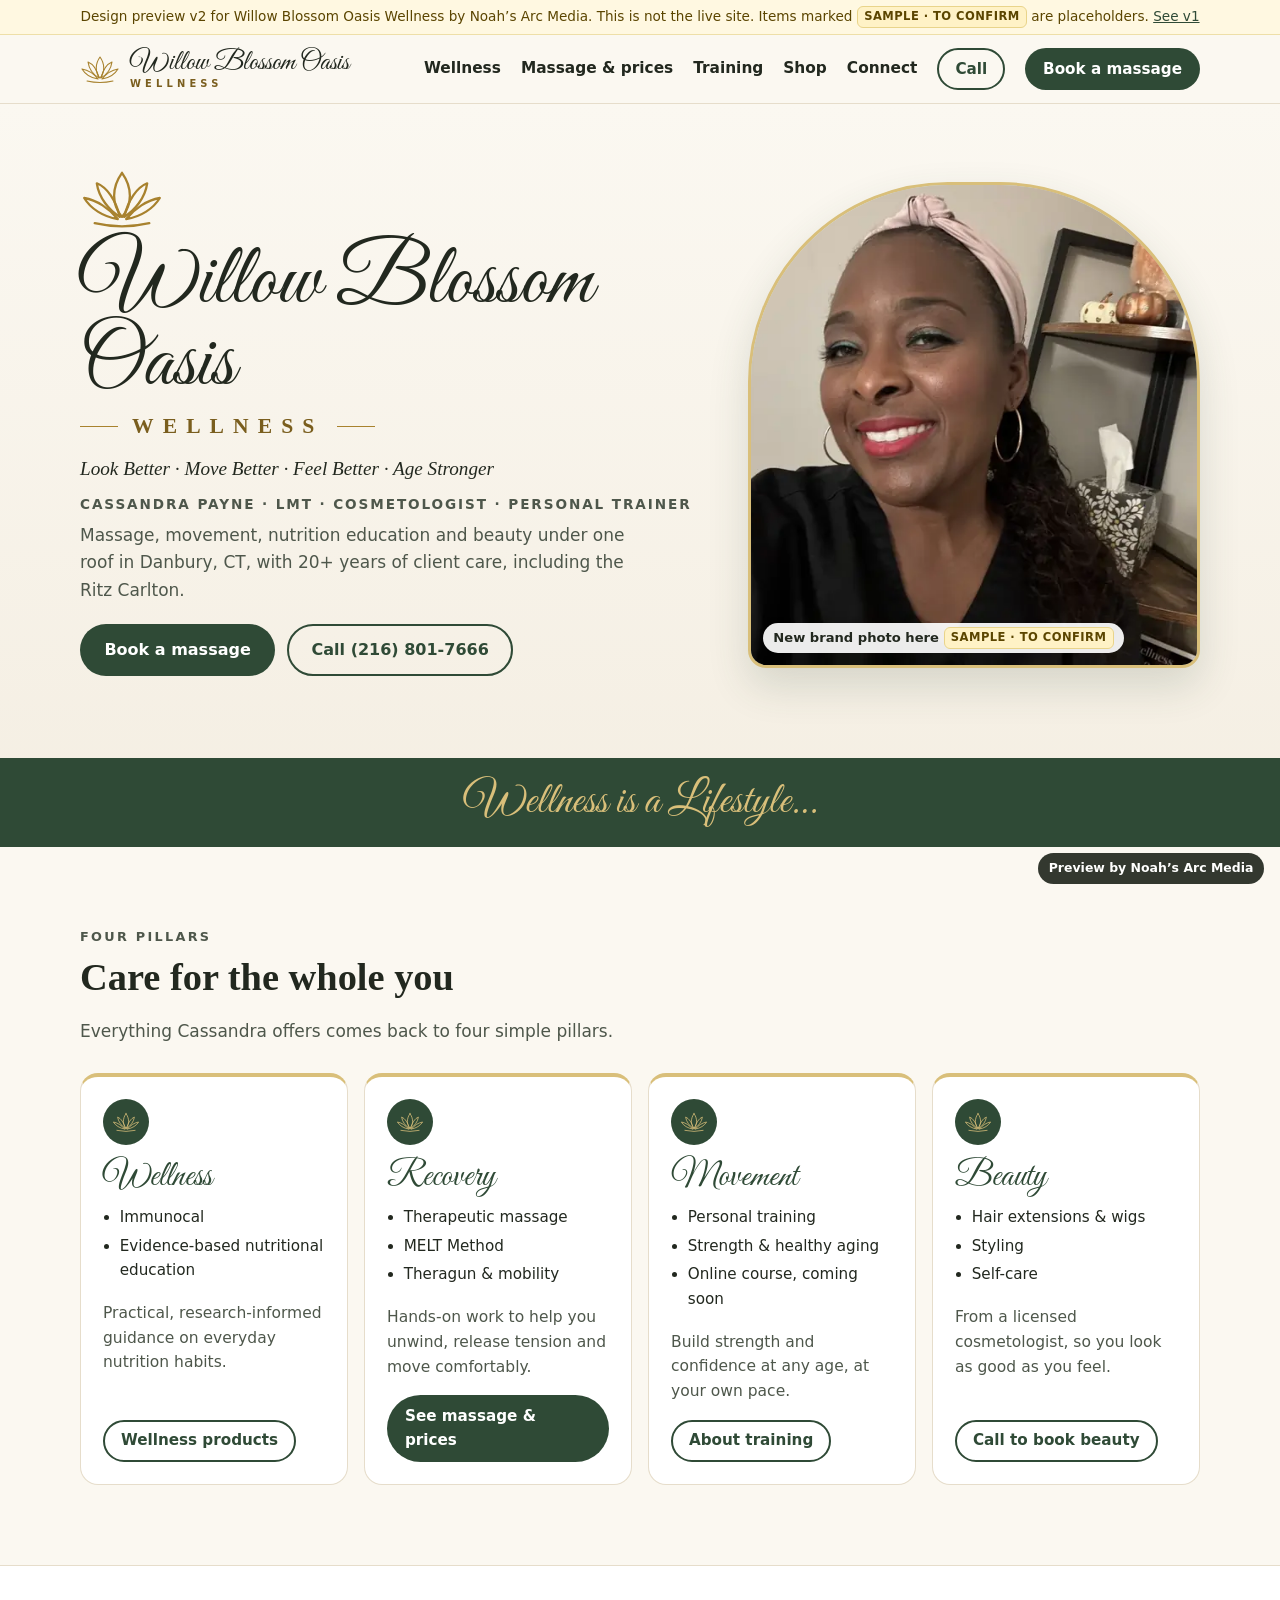
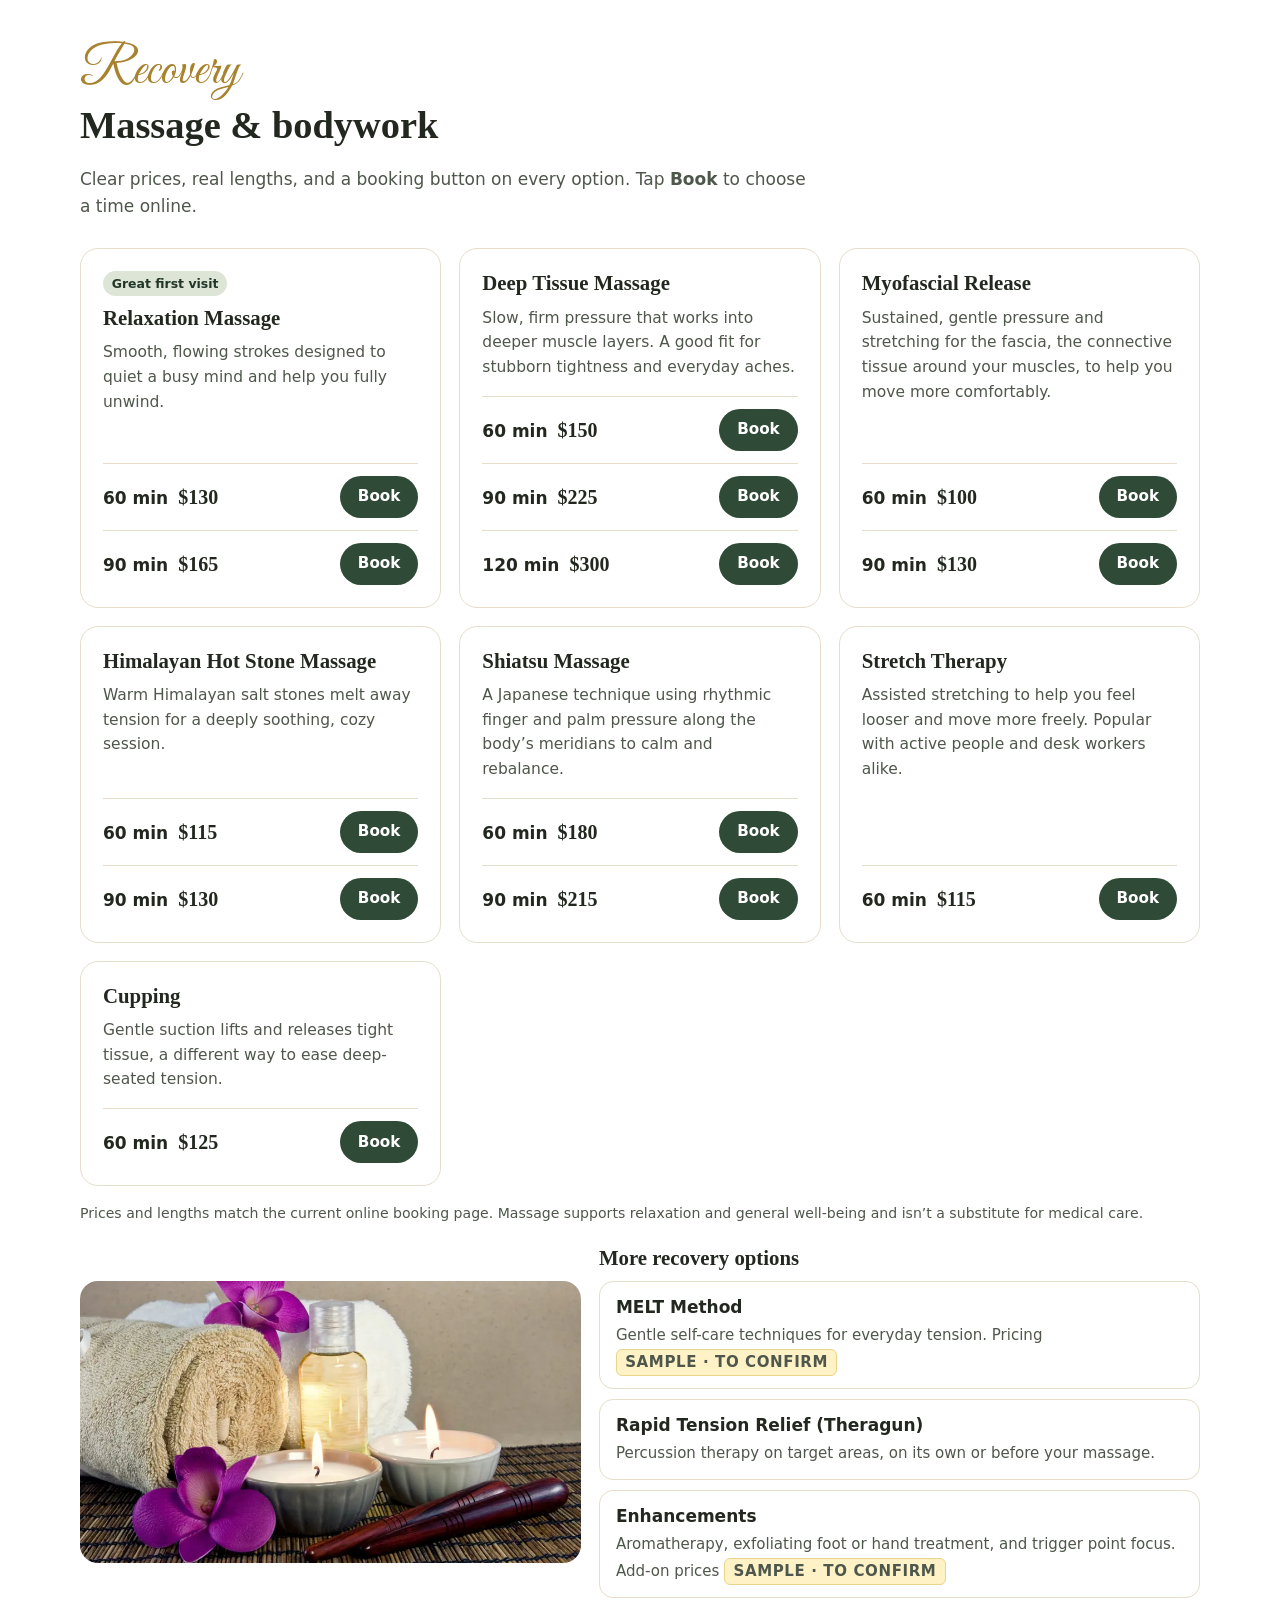
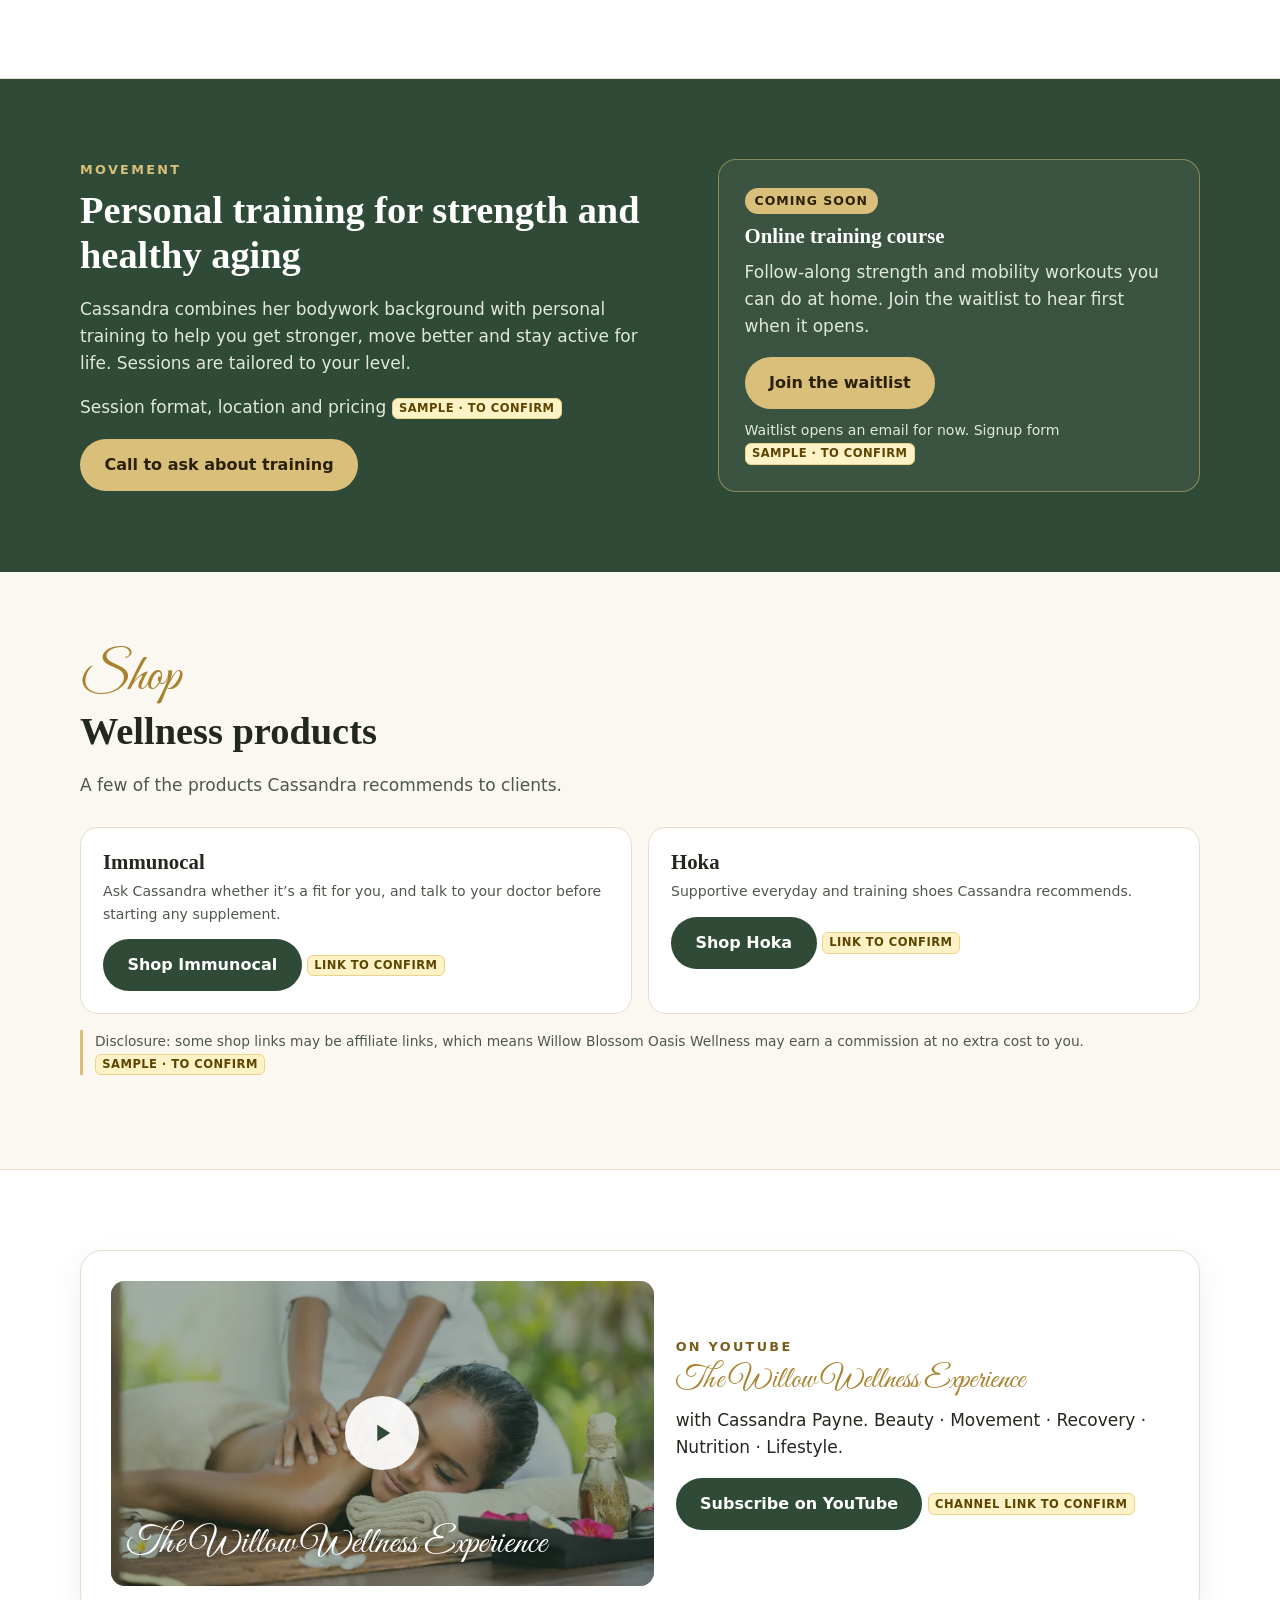
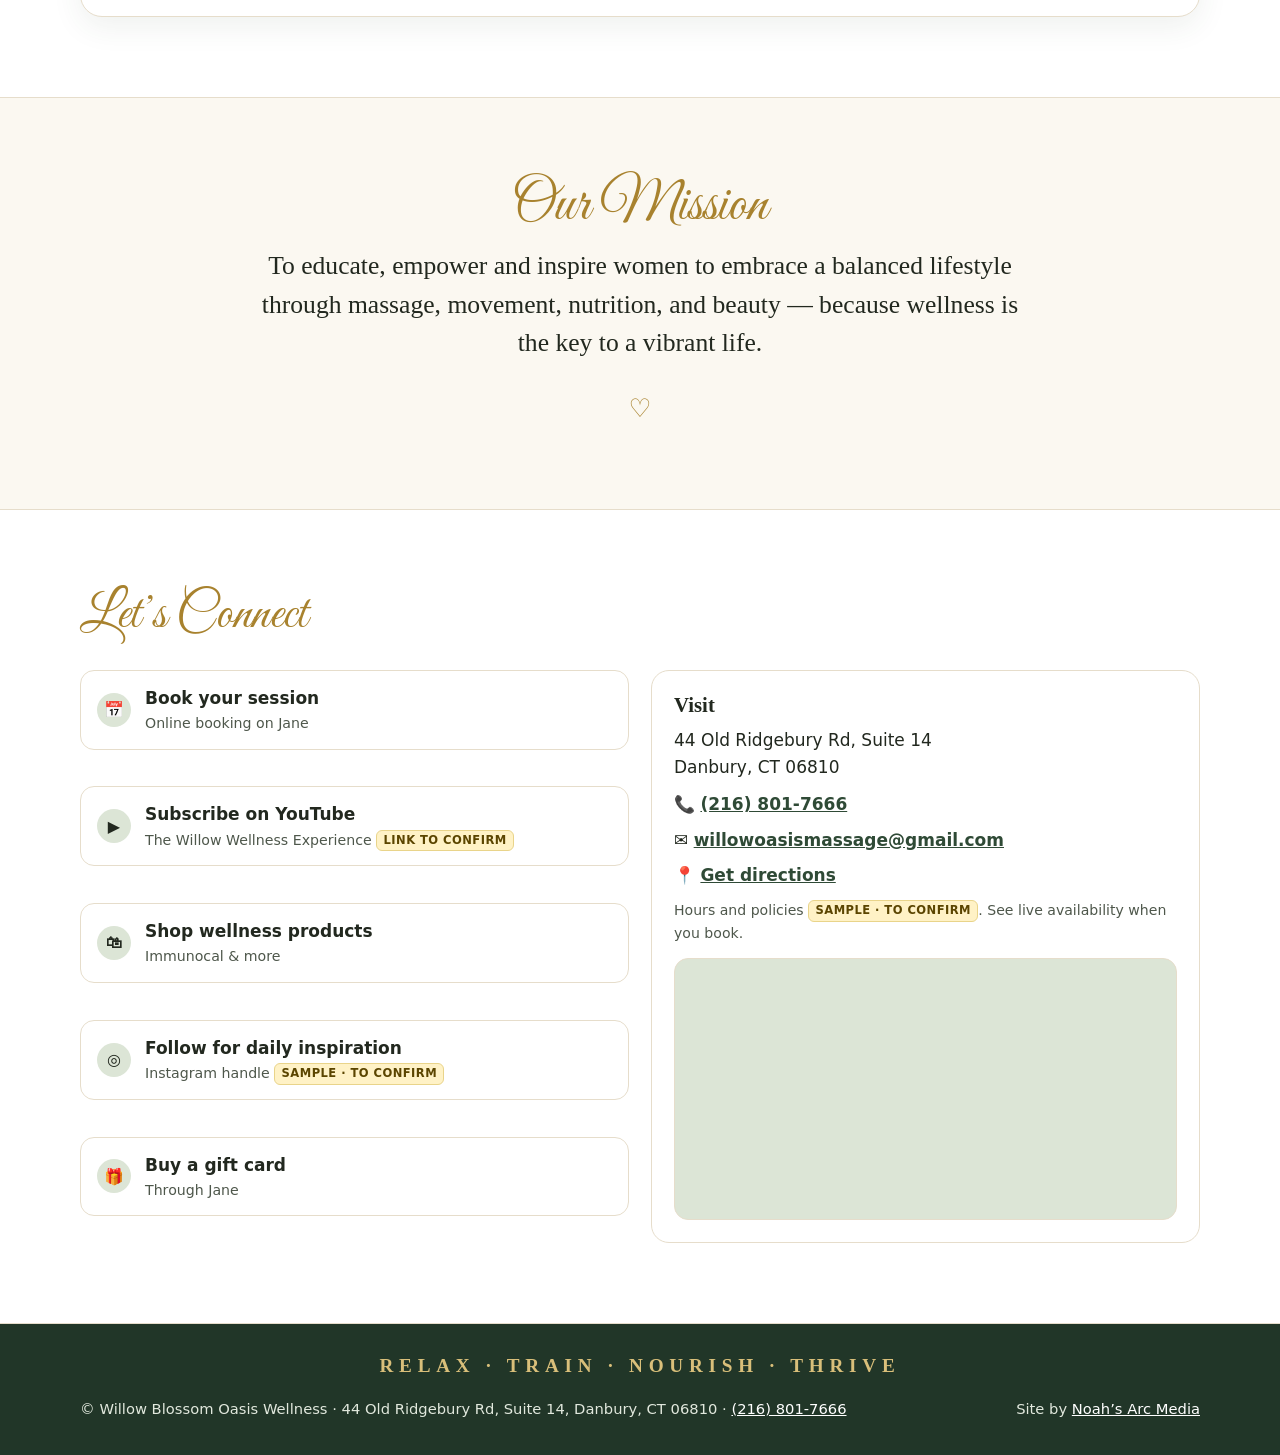
==== v2/index.html @ 87fb2d53 "Add v2 preview: Willow Blossom Oasis Wellness brand direction" ====
<!doctype html>
<html lang="en">
<head>
<meta charset="utf-8">
<meta name="viewport" content="width=device-width, initial-scale=1, viewport-fit=cover">
<meta name="robots" content="noindex, nofollow">
<title>Willow Blossom Oasis Wellness | Massage, Movement &amp; Beauty in Danbury, CT</title>
<meta name="description" content="Willow Blossom Oasis Wellness with Cassandra Payne, LMT, cosmetologist and personal trainer, in Danbury, CT. Therapeutic massage, recovery, movement and beauty. Book online.">
<meta name="theme-color" content="#2F4A36">
<link rel="icon" href="favicon.svg" type="image/svg+xml">
<link rel="preload" href="greatvibes-latin.woff2" as="font" type="font/woff2" crossorigin>
<link rel="preload" as="image" href="img/cassandra-800.webp" fetchpriority="high">
<link rel="stylesheet" href="style.css?v=1">
<script type="application/ld+json">
{"@context":"https://schema.org","@type":"HealthAndBeautyBusiness","name":"Willow Blossom Oasis Wellness","slogan":"Look Better · Move Better · Feel Better · Age Stronger","telephone":"+1-216-801-7666","email":"willowoasismassage@gmail.com","priceRange":"$100–$300","address":{"@type":"PostalAddress","streetAddress":"44 Old Ridgebury Rd, Suite 14","addressLocality":"Danbury","addressRegion":"CT","postalCode":"06810","addressCountry":"US"},"founder":{"@type":"Person","name":"Cassandra Payne","jobTitle":"Licensed Massage Therapist, Cosmetologist, Personal Trainer"}}
</script>
</head>
<body>
<svg width="0" height="0" style="position:absolute" aria-hidden="true">
  <symbol id="lotus" viewBox="0 0 80 56"><g fill="none" stroke="currentColor" stroke-width="2.2" stroke-linejoin="round" stroke-linecap="round">
    <path d="M40 4C50 18 50 34 40 46C30 34 30 18 40 4Z"/>
    <path d="M42 46C52 40 62 28 64 14C54 18 46 30 42 46Z"/><path d="M38 46C28 40 18 28 16 14C26 18 34 30 38 46Z"/>
    <path d="M44 48C58 46 70 38 76 28C64 30 52 38 44 48Z"/><path d="M36 48C22 46 10 38 4 28C16 30 28 38 36 48Z"/>
    <path d="M14 52Q40 58 66 52"/></g></symbol>
</svg>
<a class="skip" href="#main">Skip to content</a>
<div class="preview-note" role="note">Design preview v2 for Willow Blossom Oasis Wellness by Noah’s Arc Media. This is not the live site. Items marked <span class="sample">Sample · to confirm</span> are placeholders. <a href="../">See v1</a></div>
<header class="top">
  <div class="wrap">
    <a class="brand" href="#top" aria-label="Willow Blossom Oasis Wellness, home">
      <svg style="color:#A8822E" aria-hidden="true"><use href="#lotus"/></svg>
      <span><span class="bn">Willow Blossom Oasis</span><span class="bw">WELLNESS</span></span>
    </a>
    <nav class="nav" aria-label="Main">
      <a href="#pillars">Wellness</a><a href="#massage">Massage &amp; prices</a><a href="#movement">Training</a><a href="#shop">Shop</a><a href="#connect">Connect</a>
      <a class="btn btn-ghost btn-sm" href="tel:+12168017666">Call</a>
      <a class="btn btn-primary btn-sm" href="#massage">Book a massage</a>
    </nav>
    <a class="btn btn-primary btn-sm top-mobile" href="#massage">Book</a>
  </div>
</header>

<main id="main">
<section class="hero" id="top" style="padding:0">
  <div class="wrap hero-grid">
    <div>
      <svg class="lotus" style="color:#A8822E" aria-hidden="true"><use href="#lotus"/></svg>
      <h1>Willow Blossom Oasis</h1>
      <p class="ww">WELLNESS</p>
      <p class="tagline">Look Better · Move Better · Feel Better · Age Stronger</p>
      <p class="creds-line">Cassandra Payne · LMT · Cosmetologist · Personal Trainer</p>
      <p class="lede">Massage, movement, nutrition education and beauty under one roof in Danbury, CT, with 20+ years of client care, including the Ritz Carlton.</p>
      <div class="cta">
        <a class="btn btn-primary" href="https://willowoasismassagebodywork.janeapp.com/#/staff_member/1">Book a massage</a>
        <a class="btn btn-ghost" href="tel:+12168017666">Call (216) 801-7666</a>
      </div>
    </div>
    <figure class="portrait" style="margin:0">
      <img src="img/cassandra-800.webp" width="800" height="568" alt="Cassandra Payne, founder of Willow Blossom Oasis Wellness, smiling in her treatment room" fetchpriority="high">
      <figcaption>New brand photo here <span class="sample">Sample · to confirm</span></figcaption>
    </figure>
  </div>
  <div class="lifestyle"><span class="script">Wellness is a Lifestyle…</span></div>
</section>

<section id="pillars">
  <div class="wrap">
    <div class="sec-head">
      <p class="eyebrow">Four pillars</p>
      <h2>Care for the whole you</h2>
      <p>Everything Cassandra offers comes back to four simple pillars.</p>
    </div>
    <div class="pillars">
      <article class="pillar"><div class="ic"><svg style="color:#D9BF7A" aria-hidden="true"><use href="#lotus"/></svg></div><h3>Wellness</h3>
        <ul><li>Immunocal</li><li>Evidence-based nutritional education</li></ul>
        <p>Practical, research-informed guidance on everyday nutrition habits.</p>
        <a class="btn btn-ghost btn-sm" href="#shop">Wellness products</a></article>
      <article class="pillar"><div class="ic"><svg style="color:#D9BF7A" aria-hidden="true"><use href="#lotus"/></svg></div><h3>Recovery</h3>
        <ul><li>Therapeutic massage</li><li>MELT Method</li><li>Theragun &amp; mobility</li></ul>
        <p>Hands-on work to help you unwind, release tension and move comfortably.</p>
        <a class="btn btn-primary btn-sm" href="#massage">See massage &amp; prices</a></article>
      <article class="pillar"><div class="ic"><svg style="color:#D9BF7A" aria-hidden="true"><use href="#lotus"/></svg></div><h3>Movement</h3>
        <ul><li>Personal training</li><li>Strength &amp; healthy aging</li><li>Online course, coming soon</li></ul>
        <p>Build strength and confidence at any age, at your own pace.</p>
        <a class="btn btn-ghost btn-sm" href="#movement">About training</a></article>
      <article class="pillar"><div class="ic"><svg style="color:#D9BF7A" aria-hidden="true"><use href="#lotus"/></svg></div><h3>Beauty</h3>
        <ul><li>Hair extensions &amp; wigs</li><li>Styling</li><li>Self-care</li></ul>
        <p>From a licensed cosmetologist, so you look as good as you feel.</p>
        <a class="btn btn-ghost btn-sm" href="tel:+12168017666">Call to book beauty</a></article>
    </div>
  </div>
</section>

<section id="massage" class="alt">
  <div class="wrap">
    <div class="sec-head">
      <h2><span class="script">Recovery</span>Massage &amp; bodywork</h2>
      <p>Clear prices, real lengths, and a booking button on every option. Tap <strong>Book</strong> to choose a time online.</p>
    </div>
    <div class="grid g3">
<article class="svc"><span class="tag">Great first visit</span><h3>Relaxation Massage</h3><p>Smooth, flowing strokes designed to quiet a busy mind and help you fully unwind.</p><ul class="opts"><li><span><span class="dur">60 min</span><span class="price">$130</span></span><a class="btn btn-primary btn-sm" href="https://willowoasismassagebodywork.janeapp.com/#/staff_member/1/treatment/5" aria-label="Book Relaxation Massage, 60 minutes, $130">Book</a></li><li><span><span class="dur">90 min</span><span class="price">$165</span></span><a class="btn btn-primary btn-sm" href="https://willowoasismassagebodywork.janeapp.com/#/staff_member/1/treatment/6" aria-label="Book Relaxation Massage, 90 minutes, $165">Book</a></li></ul></article>
<article class="svc"><h3>Deep Tissue Massage</h3><p>Slow, firm pressure that works into deeper muscle layers. A good fit for stubborn tightness and everyday aches.</p><ul class="opts"><li><span><span class="dur">60 min</span><span class="price">$150</span></span><a class="btn btn-primary btn-sm" href="https://willowoasismassagebodywork.janeapp.com/#/staff_member/1/treatment/1" aria-label="Book Deep Tissue Massage, 60 minutes, $150">Book</a></li><li><span><span class="dur">90 min</span><span class="price">$225</span></span><a class="btn btn-primary btn-sm" href="https://willowoasismassagebodywork.janeapp.com/#/staff_member/1/treatment/2" aria-label="Book Deep Tissue Massage, 90 minutes, $225">Book</a></li><li><span><span class="dur">120 min</span><span class="price">$300</span></span><a class="btn btn-primary btn-sm" href="https://willowoasismassagebodywork.janeapp.com/#/staff_member/1/treatment/13" aria-label="Book Deep Tissue Massage, 120 minutes, $300">Book</a></li></ul></article>
<article class="svc"><h3>Myofascial Release</h3><p>Sustained, gentle pressure and stretching for the fascia, the connective tissue around your muscles, to help you move more comfortably.</p><ul class="opts"><li><span><span class="dur">60 min</span><span class="price">$100</span></span><a class="btn btn-primary btn-sm" href="https://willowoasismassagebodywork.janeapp.com/#/staff_member/1/treatment/11" aria-label="Book Myofascial Release, 60 minutes, $100">Book</a></li><li><span><span class="dur">90 min</span><span class="price">$130</span></span><a class="btn btn-primary btn-sm" href="https://willowoasismassagebodywork.janeapp.com/#/staff_member/1/treatment/12" aria-label="Book Myofascial Release, 90 minutes, $130">Book</a></li></ul></article>
<article class="svc"><h3>Himalayan Hot Stone Massage</h3><p>Warm Himalayan salt stones melt away tension for a deeply soothing, cozy session.</p><ul class="opts"><li><span><span class="dur">60 min</span><span class="price">$115</span></span><a class="btn btn-primary btn-sm" href="https://willowoasismassagebodywork.janeapp.com/#/staff_member/1/treatment/9" aria-label="Book Himalayan Hot Stone Massage, 60 minutes, $115">Book</a></li><li><span><span class="dur">90 min</span><span class="price">$130</span></span><a class="btn btn-primary btn-sm" href="https://willowoasismassagebodywork.janeapp.com/#/staff_member/1/treatment/10" aria-label="Book Himalayan Hot Stone Massage, 90 minutes, $130">Book</a></li></ul></article>
<article class="svc"><h3>Shiatsu Massage</h3><p>A Japanese technique using rhythmic finger and palm pressure along the body’s meridians to calm and rebalance.</p><ul class="opts"><li><span><span class="dur">60 min</span><span class="price">$180</span></span><a class="btn btn-primary btn-sm" href="https://willowoasismassagebodywork.janeapp.com/#/staff_member/1/treatment/7" aria-label="Book Shiatsu Massage, 60 minutes, $180">Book</a></li><li><span><span class="dur">90 min</span><span class="price">$215</span></span><a class="btn btn-primary btn-sm" href="https://willowoasismassagebodywork.janeapp.com/#/staff_member/1/treatment/8" aria-label="Book Shiatsu Massage, 90 minutes, $215">Book</a></li></ul></article>
<article class="svc"><h3>Stretch Therapy</h3><p>Assisted stretching to help you feel looser and move more freely. Popular with active people and desk workers alike.</p><ul class="opts"><li><span><span class="dur">60 min</span><span class="price">$115</span></span><a class="btn btn-primary btn-sm" href="https://willowoasismassagebodywork.janeapp.com/#/staff_member/1/treatment/3" aria-label="Book Stretch Therapy, 60 minutes, $115">Book</a></li></ul></article>
<article class="svc"><h3>Cupping</h3><p>Gentle suction lifts and releases tight tissue, a different way to ease deep-seated tension.</p><ul class="opts"><li><span><span class="dur">60 min</span><span class="price">$125</span></span><a class="btn btn-primary btn-sm" href="https://willowoasismassagebodywork.janeapp.com/#/staff_member/1/treatment/4" aria-label="Book Cupping, 60 minutes, $125">Book</a></li></ul></article>
    </div>
    <p class="note" style="margin-top:16px">Prices and lengths match the current online booking page. Massage supports relaxation and general well-being and isn’t a substitute for medical care.</p>
    <div class="recov-extra">
      <img src="img/candles-900.webp" width="900" height="507" loading="lazy" alt="Spa candles, rolled towels, massage oil and orchids">
      <div>
        <h3>More recovery options</h3>
        <ul class="chips">
          <li><strong>MELT Method</strong><span>Gentle self-care techniques for everyday tension. Pricing <span class="sample">Sample · to confirm</span></span></li>
          <li><strong>Rapid Tension Relief (Theragun)</strong><span>Percussion therapy on target areas, on its own or before your massage.</span></li>
          <li><strong>Enhancements</strong><span>Aromatherapy, exfoliating foot or hand treatment, and trigger point focus. Add-on prices <span class="sample">Sample · to confirm</span></span></li>
        </ul>
      </div>
    </div>
  </div>
</section>

<section id="movement" class="green">
  <div class="wrap two">
    <div>
      <p class="eyebrow">Movement</p>
      <h2>Personal training for strength and healthy aging</h2>
      <p>Cassandra combines her bodywork background with personal training to help you get stronger, move better and stay active for life. Sessions are tailored to your level.</p>
      <p>Session format, location and pricing <span class="sample">Sample · to confirm</span></p>
      <a class="btn btn-gold" href="tel:+12168017666">Call to ask about training</a>
    </div>
    <div class="course">
      <span class="soon">Coming soon</span>
      <h3>Online training course</h3>
      <p>Follow-along strength and mobility workouts you can do at home. Join the waitlist to hear first when it opens.</p>
      <a class="btn btn-gold" href="mailto:willowoasismassage@gmail.com?subject=Online%20training%20course%20waitlist&amp;body=Please%20add%20me%20to%20the%20waitlist.">Join the waitlist</a>
      <p class="note" style="margin:10px 0 0;color:#E1E8DD">Waitlist opens an email for now. Signup form <span class="sample">Sample · to confirm</span></p>
    </div>
  </div>
</section>

<section id="shop">
  <div class="wrap">
    <div class="sec-head">
      <h2><span class="script">Shop</span>Wellness products</h2>
      <p>A few of the products Cassandra recommends to clients.</p>
    </div>
    <div class="shop">
      <div class="prod"><h3>Immunocal</h3><p class="note">Ask Cassandra whether it’s a fit for you, and talk to your doctor before starting any supplement.</p>
        <span class="btn btn-primary" role="link" aria-disabled="true">Shop Immunocal</span> <span class="sample">Link to confirm</span></div>
      <div class="prod"><h3>Hoka</h3><p class="note">Supportive everyday and training shoes Cassandra recommends.</p>
        <span class="btn btn-primary" role="link" aria-disabled="true">Shop Hoka</span> <span class="sample">Link to confirm</span></div>
    </div>
    <p class="disclose">Disclosure: some shop links may be affiliate links, which means Willow Blossom Oasis Wellness may earn a commission at no extra cost to you. <span class="sample">Sample · to confirm</span></p>
  </div>
</section>

<section class="alt" id="youtube">
  <div class="wrap">
    <div class="yt">
      <div class="yt-frame"><img src="img/session-900.webp" width="900" height="507" loading="lazy" alt="">
        <div class="play"><span><svg width="28" height="28" viewBox="0 0 24 24" aria-hidden="true"><path d="M8 5v14l11-7z" fill="#2F4A36"/></svg></span></div>
        <div class="ttl">The Willow Wellness Experience</div></div>
      <div>
        <p class="eyebrow">On YouTube</p>
        <h3><span class="script">The Willow Wellness Experience</span></h3>
        <p>with Cassandra Payne. Beauty · Movement · Recovery · Nutrition · Lifestyle.</p>
        <span class="btn btn-primary" role="link" aria-disabled="true">Subscribe on YouTube</span> <span class="sample">Channel link to confirm</span>
      </div>
    </div>
  </div>
</section>

<section id="mission">
  <div class="wrap mission">
    <span class="script">Our Mission</span>
    <blockquote><p>To educate, empower and inspire women to embrace a balanced lifestyle through massage, movement, nutrition, and beauty — because wellness is the key to a vibrant life.</p></blockquote>
    <div class="heart" aria-hidden="true">♡</div>
  </div>
</section>

<section id="connect" class="alt">
  <div class="wrap">
    <div class="sec-head"><h2><span class="script">Let’s Connect</span></h2></div>
    <div class="connect">
      <ul class="links">
        <li><a href="https://willowoasismassagebodywork.janeapp.com/#/staff_member/1"><span class="i" aria-hidden="true">📅</span><span>Book your session<small>Online booking on Jane</small></span></a></li>
        <li><span class="lk"><span class="i" aria-hidden="true">▶</span><span>Subscribe on YouTube<small>The Willow Wellness Experience <span class="sample">Link to confirm</span></small></span></span></li>
        <li><a href="#shop"><span class="i" aria-hidden="true">🛍</span><span>Shop wellness products<small>Immunocal &amp; more</small></span></a></li>
        <li><span class="lk"><span class="i" aria-hidden="true">◎</span><span>Follow for daily inspiration<small>Instagram handle <span class="sample">Sample · to confirm</span></small></span></span></li>
        <li><a href="https://willowoasismassagebodywork.janeapp.com/online_gift_cards/new"><span class="i" aria-hidden="true">🎁</span><span>Buy a gift card<small>Through Jane</small></span></a></li>
      </ul>
      <div class="panel">
        <h3>Visit</h3>
        <address>44 Old Ridgebury Rd, Suite 14<br>Danbury, CT 06810</address>
        <ul class="contact-lines">
          <li>📞 <a href="tel:+12168017666">(216) 801-7666</a></li>
          <li>✉️ <a href="mailto:willowoasismassage@gmail.com">willowoasismassage@gmail.com</a></li>
          <li>📍 <a href="https://www.google.com/maps/dir/?api=1&amp;destination=44+Old+Ridgebury+Rd+Suite+14+Danbury+CT+06810" rel="noopener">Get directions</a></li>
        </ul>
        <p class="note" style="margin:10px 0 0">Hours and policies <span class="sample">Sample · to confirm</span>. See live availability when you book.</p>
        <div class="map"><iframe title="Map showing 44 Old Ridgebury Rd, Suite 14, Danbury, CT 06810" loading="lazy" referrerpolicy="no-referrer-when-downgrade" src="https://www.google.com/maps?q=44%20Old%20Ridgebury%20Rd%2C%20Danbury%2C%20CT%2006810&amp;z=15&amp;output=embed"></iframe></div>
      </div>
    </div>
  </div>
</section>
</main>

<footer class="foot">
  <div class="wrap">
    <div class="rtnt">Relax · Train · Nourish · Thrive</div>
    <div><span>© Willow Blossom Oasis Wellness · 44 Old Ridgebury Rd, Suite 14, Danbury, CT 06810 · <a href="tel:+12168017666">(216) 801-7666</a></span><span>Site by <a href="https://noahsarcmedia.com" target="_blank" rel="noopener">Noah’s Arc Media</a></span></div>
  </div>
</footer>

<nav class="mbar" aria-label="Quick actions">
  <a class="btn btn-ghost" href="tel:+12168017666">Call</a>
  <a class="btn btn-primary" href="#massage">Book a massage</a>
</nav>
<a class="pbadge" href="https://noahsarcmedia.com" target="_blank" rel="noopener">Preview by Noah’s Arc Media</a>
</body>
</html>
---- v2/style.css ----
@font-face{font-family:"Great Vibes";src:url(greatvibes-latin.woff2) format("woff2");font-display:swap}
:root{--ivory:#FBF8F1;--cream:#F4EEE2;--card:#fff;--ink:#22281F;--muted:#4E574B;--forest:#2F4A36;--forest-d:#213628;--sage:#DCE5D6;--gold:#A8822E;--gold-l:#D9BF7A;--line:#E6DDCB;--r:18px;--script:"Great Vibes","Snell Roundhand","Apple Chancery",cursive;--serif:"Iowan Old Style","Palatino Linotype",Palatino,Georgia,serif;--sans:system-ui,-apple-system,"Segoe UI",Roboto,"Helvetica Neue",Arial,sans-serif}
*{box-sizing:border-box}html{scroll-behavior:smooth;scroll-padding-top:84px}
body{margin:0;background:var(--ivory);color:var(--ink);font:17px/1.6 var(--sans);-webkit-font-smoothing:antialiased;padding-bottom:76px}
@media(min-width:900px){body{padding-bottom:0}}
img{max-width:100%;height:auto;display:block}
a{color:var(--forest)}a:hover{color:var(--forest-d)}
:focus-visible{outline:3px solid var(--gold);outline-offset:3px;border-radius:6px}
h1,h2,h3{font-family:var(--serif);font-weight:600;line-height:1.15;margin:0 0 .5em}
h2{font-size:clamp(1.7rem,3.6vw,2.4rem)}h3{font-size:1.3rem}
p{margin:0 0 1em}
.script{font-family:var(--script);font-weight:400;color:var(--gold);line-height:1}
.wrap{max-width:1160px;margin:0 auto;padding:0 20px}
.skip{position:absolute;left:-999px;top:8px;background:#fff;padding:8px 14px;z-index:100}.skip:focus{left:8px}
.eyebrow{font-size:.8rem;letter-spacing:.18em;text-transform:uppercase;font-weight:700;color:#7A5E1E;margin:0 0 .6em}
.btn{display:inline-flex;align-items:center;justify-content:center;gap:.5em;min-height:48px;padding:.7em 1.4em;border-radius:999px;font-weight:650;text-decoration:none;border:2px solid transparent;font-size:1rem;cursor:pointer;transition:background .15s}
.btn-primary{background:var(--forest);color:#fff}.btn-primary:hover{background:var(--forest-d);color:#fff}
.btn-gold{background:var(--gold-l);color:#2A2108}.btn-gold:hover{background:#E6CF92;color:#2A2108}
.btn-ghost{border-color:var(--forest);color:var(--forest);background:transparent}.btn-ghost:hover{background:var(--sage)}
.btn-sm{min-height:42px;padding:.45em 1.05em;font-size:.95rem}
.sample{display:inline-block;background:#FFF2C6;color:#5B4500;border:1px solid #E9D48A;font:800 .72rem/1.5 var(--sans);letter-spacing:.04em;text-transform:uppercase;padding:.1em .55em;border-radius:6px;vertical-align:middle}
.preview-note{background:#FFF8E1;border-bottom:1px solid #EEDFA8;color:#5B4500;font-size:.85rem;text-align:center;padding:6px 12px}
/* header */
.top{position:sticky;top:0;z-index:40;background:rgba(251,248,241,.95);backdrop-filter:blur(8px);border-bottom:1px solid var(--line)}
.top .wrap{display:flex;align-items:center;justify-content:space-between;gap:14px;height:68px}
.brand{display:flex;align-items:center;gap:10px;text-decoration:none;color:var(--ink)}
.brand svg{width:40px;height:30px;flex:none}
.brand .bn{font-family:var(--script);font-size:1.75rem;line-height:1;color:var(--ink);white-space:nowrap}
.brand .bw{display:block;font:700 .62rem/1 var(--sans);letter-spacing:.42em;color:#7A5E1E;margin-top:2px}
.nav{display:none;gap:20px;align-items:center}.nav a:not(.btn){color:var(--ink);text-decoration:none;font-weight:550;font-size:.96rem}.nav a:not(.btn):hover{color:var(--forest)}
@media(min-width:960px){.nav{display:flex}.top-mobile{display:none}}
/* hero */
.hero{position:relative;overflow:hidden;background:linear-gradient(180deg,var(--ivory),var(--cream))}
.hero-grid{display:grid;gap:26px;align-items:center;padding:30px 20px 44px}
.hero .lotus{width:84px;height:60px;margin-bottom:6px}
.hero h1{font-family:var(--script);font-weight:400;font-size:clamp(3rem,9vw,5.4rem);line-height:.95;margin:0}
.hero .ww{display:flex;align-items:center;gap:14px;font:600 clamp(1rem,2.4vw,1.35rem)/1 var(--serif);letter-spacing:.42em;color:#7A5E1E;margin:10px 0 16px}
.hero .ww::before,.hero .ww::after{content:"";height:1px;width:38px;background:var(--gold)}
.tagline{font-family:var(--serif);font-style:italic;font-size:1.2rem;color:var(--ink);margin:0 0 10px}
.creds-line{font-size:.85rem;letter-spacing:.14em;text-transform:uppercase;font-weight:700;color:var(--muted);margin:0 0 6px}
.hero .lede{color:var(--muted);max-width:34em}
.hero .cta{display:flex;flex-wrap:wrap;gap:12px;margin:20px 0 6px}
.portrait{position:relative;border-radius:200px 200px var(--r) var(--r);overflow:hidden;border:3px solid var(--gold-l);box-shadow:0 18px 40px rgba(47,74,54,.16);aspect-ratio:4/4.3;background:var(--sage)}
.portrait img{width:100%;height:100%;object-fit:cover;object-position:40% 30%}
.portrait figcaption{position:absolute;left:12px;bottom:12px;background:rgba(255,255,255,.92);border-radius:999px;padding:.3em .8em;font-size:.82rem;font-weight:650}
@media(min-width:900px){.hero-grid{grid-template-columns:1.15fr .85fr;gap:56px;padding:64px 20px 76px}}
.lifestyle{background:var(--forest);color:#fff;text-align:center;padding:22px 16px}
.lifestyle .script{font-size:clamp(2rem,5vw,2.8rem);color:var(--gold-l)}
/* sections */
section{padding:56px 0}@media(min-width:900px){section{padding:80px 0}}
.sec-head{max-width:740px;margin-bottom:28px}.sec-head p{color:var(--muted)}
.sec-head h2 .script{font-size:1.35em;display:block;margin-bottom:.1em}
.alt{background:#fff;border-block:1px solid var(--line)}
.green{background:var(--forest);color:#F3F1EA}.green h2,.green h3{color:#fff}.green .sec-head p,.green p{color:#E1E8DD}.green .eyebrow{color:var(--gold-l)}.green a:not(.btn){color:var(--gold-l)}
/* pillars */
.pillars{display:grid;gap:16px}@media(min-width:640px){.pillars{grid-template-columns:repeat(2,1fr)}}@media(min-width:1040px){.pillars{grid-template-columns:repeat(4,1fr)}}
.pillar{background:var(--card);border:1px solid var(--line);border-top:4px solid var(--gold-l);border-radius:var(--r);padding:22px;display:flex;flex-direction:column}
.pillar .ic{width:46px;height:46px;border-radius:50%;background:var(--forest);display:grid;place-items:center;margin-bottom:12px}
.pillar .ic svg{width:28px;height:22px}
.pillar h3{font-family:var(--script);font-weight:400;font-size:2.2rem;color:var(--forest);margin:0 0 .2em}
.pillar p{color:var(--muted);font-size:.97rem}
.pillar ul{margin:0 0 14px;padding-left:1.1em;color:var(--ink);font-size:.95rem}.pillar li{margin-bottom:.3em}
.pillar .btn{margin-top:auto;align-self:flex-start}
/* services */
.grid{display:grid;gap:18px}@media(min-width:680px){.grid{grid-template-columns:repeat(2,1fr)}}@media(min-width:1040px){.grid.g3{grid-template-columns:repeat(3,1fr)}}
.svc{background:var(--card);border:1px solid var(--line);border-radius:var(--r);padding:22px;display:flex;flex-direction:column}
.svc p{color:var(--muted);font-size:.97rem}
.svc .tag{align-self:flex-start;background:var(--sage);color:var(--forest-d);font-size:.78rem;font-weight:700;padding:.2em .7em;border-radius:999px;margin-bottom:10px}
.opts{list-style:none;padding:0;margin:auto 0 0;border-top:1px solid var(--line)}
.opts li{display:flex;align-items:center;justify-content:space-between;gap:12px;padding:12px 0;border-bottom:1px solid var(--line)}.opts li:last-child{border-bottom:0;padding-bottom:0}
.dur{font-weight:600}.price{font-family:var(--serif);font-size:1.25rem;font-weight:700;margin-left:.5em}
.note{font-size:.88rem;color:var(--muted)}
.recov-extra{display:grid;gap:18px;margin-top:22px;align-items:center}@media(min-width:900px){.recov-extra{grid-template-columns:1fr 1.2fr}}
.recov-extra img{border-radius:var(--r)}
.chips{list-style:none;padding:0;margin:0;display:grid;gap:10px}
.chips li{background:#fff;border:1px solid var(--line);border-radius:14px;padding:12px 16px}.chips strong{display:block}.chips span{color:var(--muted);font-size:.94rem}
/* movement */
.waitlist{display:flex;flex-wrap:wrap;gap:10px;margin-top:14px}
.waitlist input{flex:1 1 220px;min-height:48px;border-radius:999px;border:2px solid #9DB39F;padding:0 18px;font:inherit;background:#fff;color:var(--ink)}
.two{display:grid;gap:24px;align-items:center}@media(min-width:900px){.two{grid-template-columns:1.1fr .9fr;gap:48px}}
.soon{display:inline-block;background:var(--gold-l);color:#2A2108;font-weight:800;font-size:.78rem;letter-spacing:.08em;text-transform:uppercase;border-radius:999px;padding:.25em .8em;margin-bottom:10px}
.course{background:rgba(255,255,255,.06);border:1px solid rgba(217,191,122,.5);border-radius:var(--r);padding:26px}
/* shop */
.shop{display:grid;gap:16px}@media(min-width:760px){.shop{grid-template-columns:repeat(2,1fr)}}
.prod{background:#fff;border:1px solid var(--line);border-radius:var(--r);padding:22px}
.prod h3{margin-bottom:.3em}
.disclose{font-size:.86rem;color:var(--muted);margin-top:16px;border-left:3px solid var(--gold-l);padding-left:12px}
/* youtube */
.yt{display:grid;gap:22px;align-items:center;background:#fff;border:1px solid var(--line);border-radius:22px;padding:22px;box-shadow:0 10px 30px rgba(47,74,54,.08)}
@media(min-width:900px){.yt{grid-template-columns:1.1fr 1fr;padding:30px}}
.yt-frame{position:relative;aspect-ratio:16/9;border-radius:14px;overflow:hidden;background:var(--forest)}
.yt-frame img{width:100%;height:100%;object-fit:cover;opacity:.55}
.yt-frame .play{position:absolute;inset:0;display:grid;place-items:center}
.yt-frame .play span{width:74px;height:74px;border-radius:50%;background:rgba(255,255,255,.92);display:grid;place-items:center}
.yt-frame .ttl{position:absolute;left:16px;right:16px;bottom:12px;color:#fff;font-family:var(--script);font-size:clamp(1.6rem,3.5vw,2.3rem);text-shadow:0 2px 8px rgba(0,0,0,.45)}
.yt h3 .script{font-size:1.5em}
/* mission */
.mission{max-width:820px;margin:0 auto;text-align:center}
.mission .script{font-size:clamp(2.6rem,6vw,3.6rem);display:block;margin-bottom:.2em}
.mission blockquote{margin:0;font-family:var(--serif);font-size:clamp(1.25rem,2.6vw,1.6rem);line-height:1.5;color:var(--ink)}
.mission .heart{color:var(--gold);font-size:1.6rem;margin-top:10px}
/* connect */
.connect{display:grid;gap:22px}@media(min-width:900px){.connect{grid-template-columns:1fr 1fr}}
.links{list-style:none;padding:0;margin:0;display:grid;gap:10px}
.links a,.links span.lk{display:flex;align-items:center;gap:14px;background:#fff;border:1px solid var(--line);border-radius:14px;padding:14px 16px;text-decoration:none;color:var(--ink);font-weight:650;min-height:56px}
.links a:hover{border-color:var(--gold)}
.links .i{width:34px;height:34px;border-radius:50%;background:var(--sage);display:grid;place-items:center;flex:none;font-size:1rem}
.links small{display:block;font-weight:500;color:var(--muted)}
.panel{background:#fff;border:1px solid var(--line);border-radius:var(--r);padding:22px}
.panel address{font-style:normal;margin-bottom:10px}
.panel .contact-lines{list-style:none;padding:0;margin:0}.contact-lines li{margin-bottom:8px}.contact-lines a{font-weight:650;overflow-wrap:anywhere}
.map{border-radius:14px;overflow:hidden;border:1px solid var(--line);margin-top:14px;background:var(--sage)}
.map iframe{width:100%;height:260px;border:0;display:block}
/* footer */
.foot{background:var(--forest-d);color:#E1E8DD;padding:30px 0 34px;font-size:.92rem}
.foot .rtnt{text-align:center;font:600 clamp(.9rem,2.2vw,1.2rem)/1.3 var(--serif);letter-spacing:.3em;color:var(--gold-l);margin-bottom:18px;text-transform:uppercase}
.foot .wrap>div:last-child{display:flex;flex-wrap:wrap;gap:10px 28px;justify-content:space-between}
.foot a{color:#fff}
/* mobile bar + badge */
.mbar{position:fixed;left:0;right:0;bottom:0;z-index:50;display:grid;grid-template-columns:1fr 1.5fr;gap:10px;padding:10px 12px calc(10px + env(safe-area-inset-bottom));background:rgba(255,255,255,.97);border-top:1px solid var(--line);box-shadow:0 -6px 20px rgba(0,0,0,.06)}
.mbar .btn{width:100%}@media(min-width:900px){.mbar{display:none}}
.pbadge{position:fixed;z-index:60;right:12px;bottom:86px;background:#22281F;color:#fff;font-size:.78rem;font-weight:650;padding:.45em .85em;border-radius:999px;text-decoration:none;opacity:.92}
.pbadge:hover{color:#fff}@media(min-width:900px){.pbadge{bottom:16px;right:16px}}
@media(prefers-reduced-motion:reduce){html{scroll-behavior:auto}}
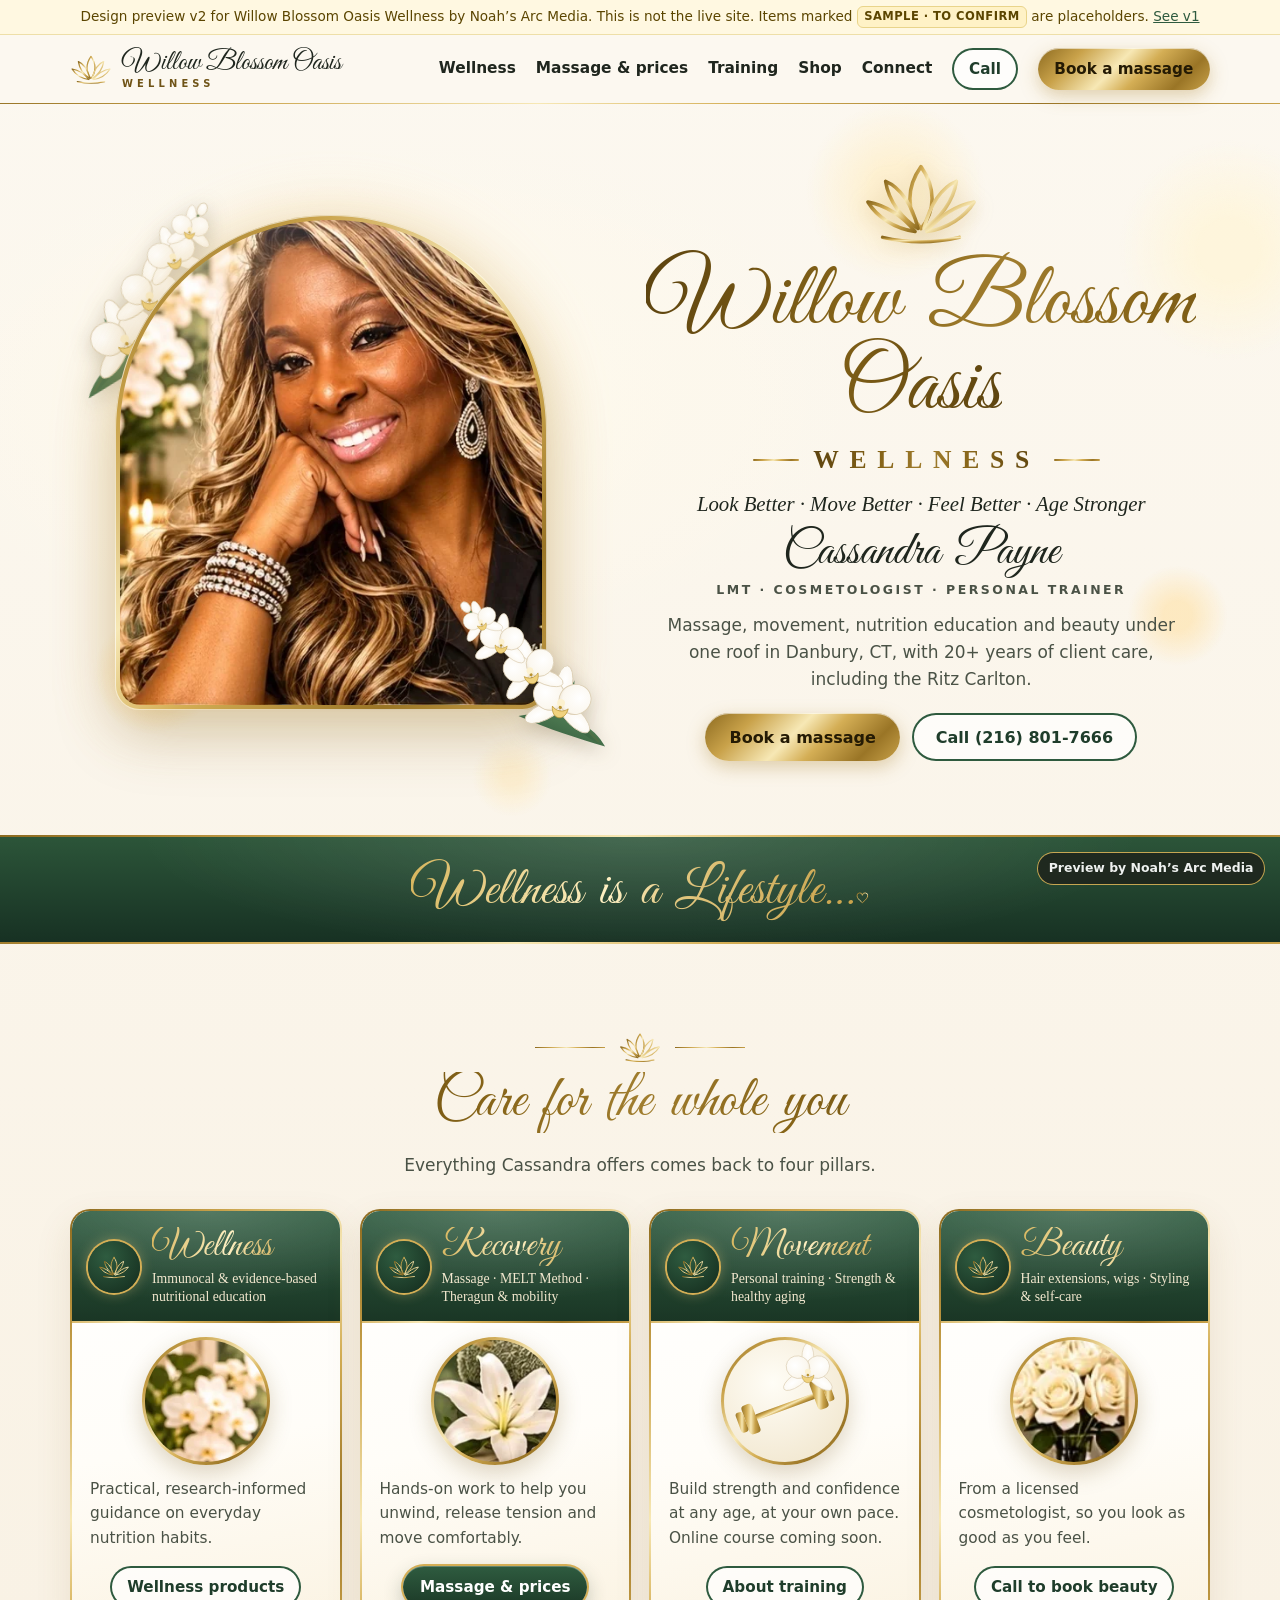
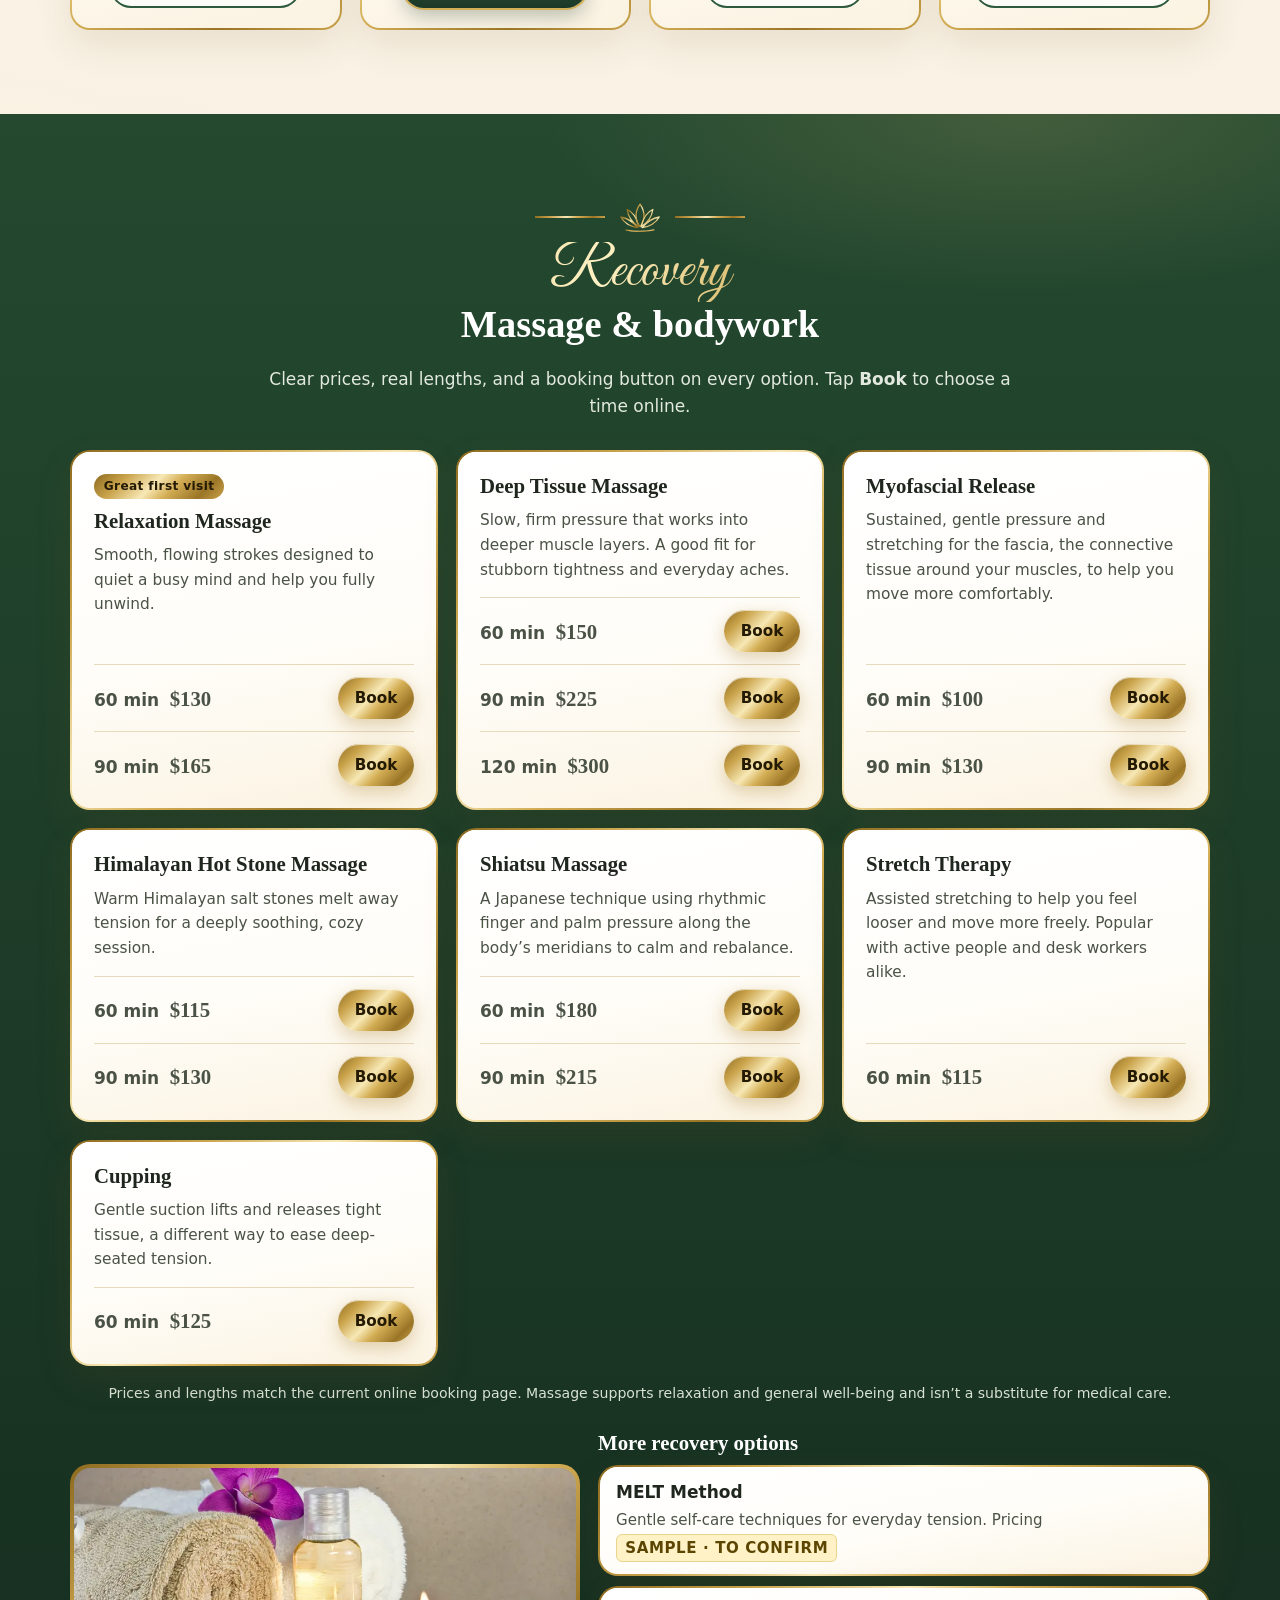
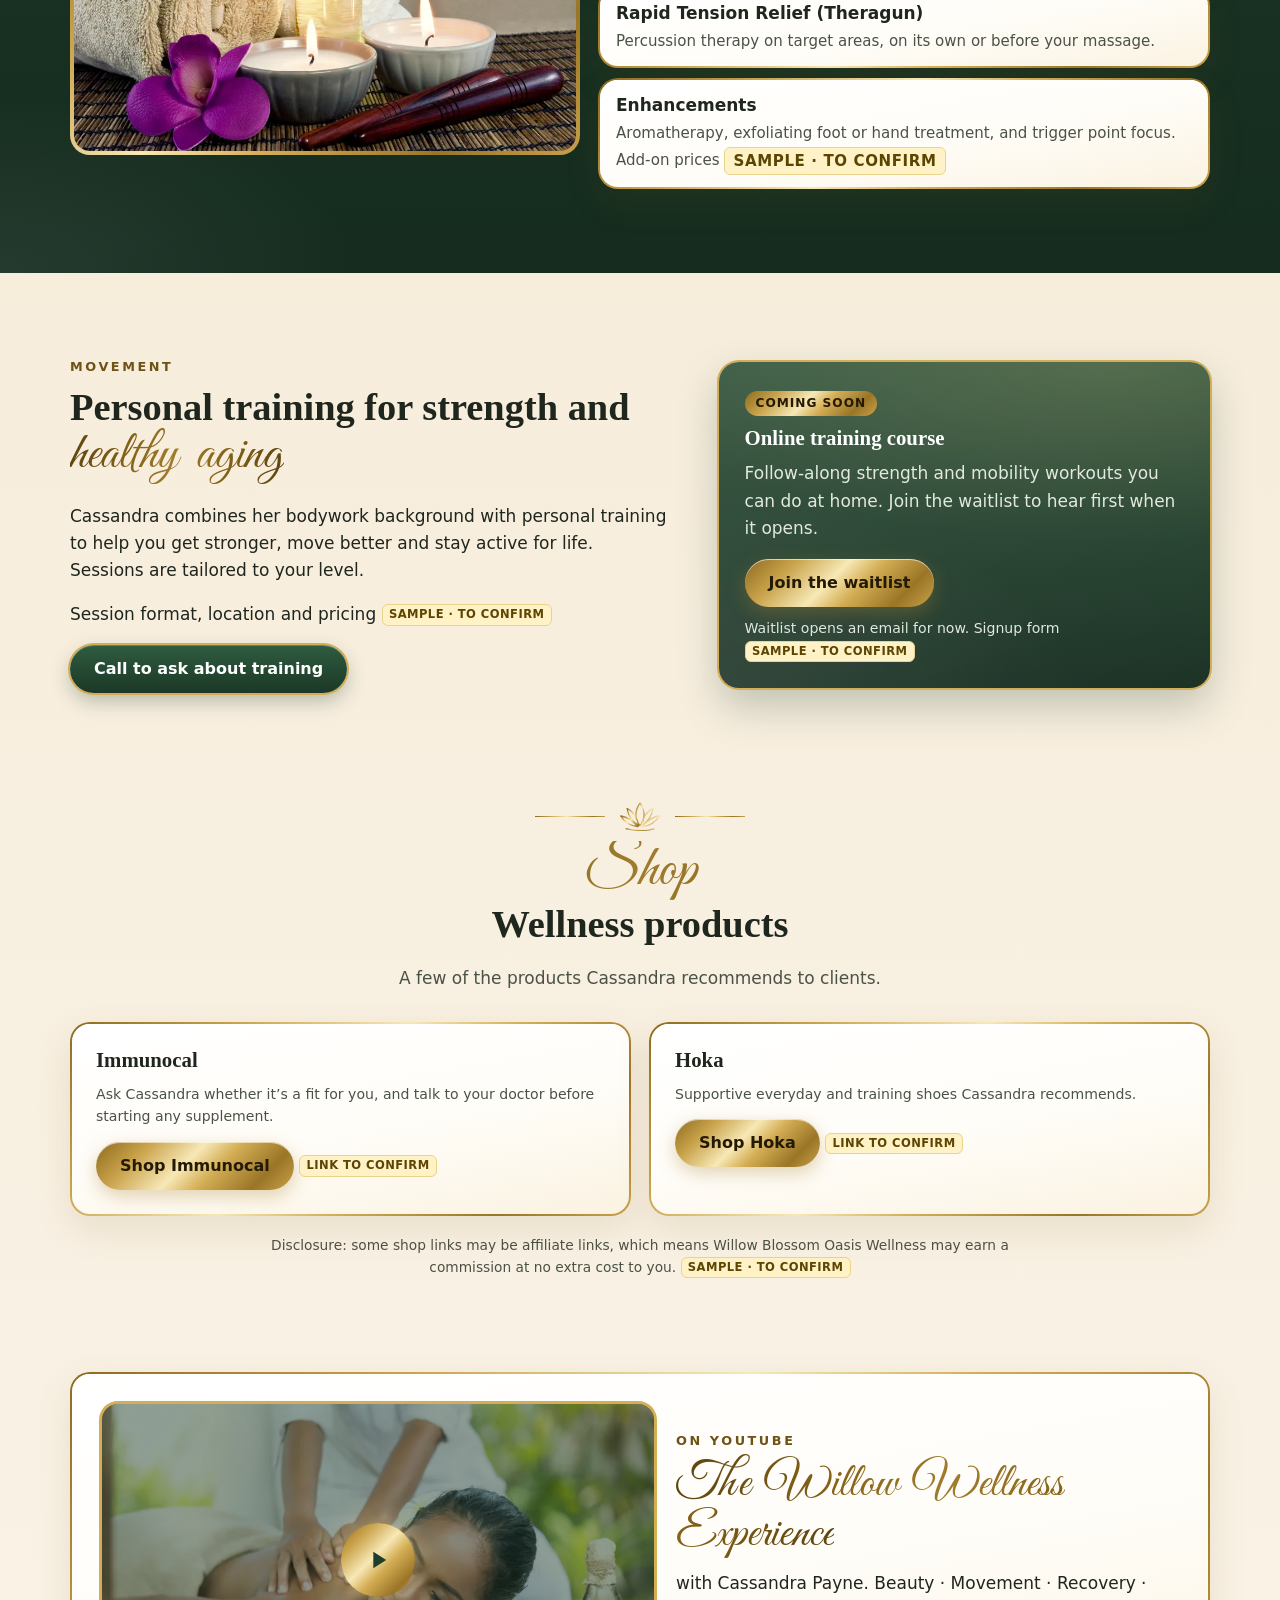
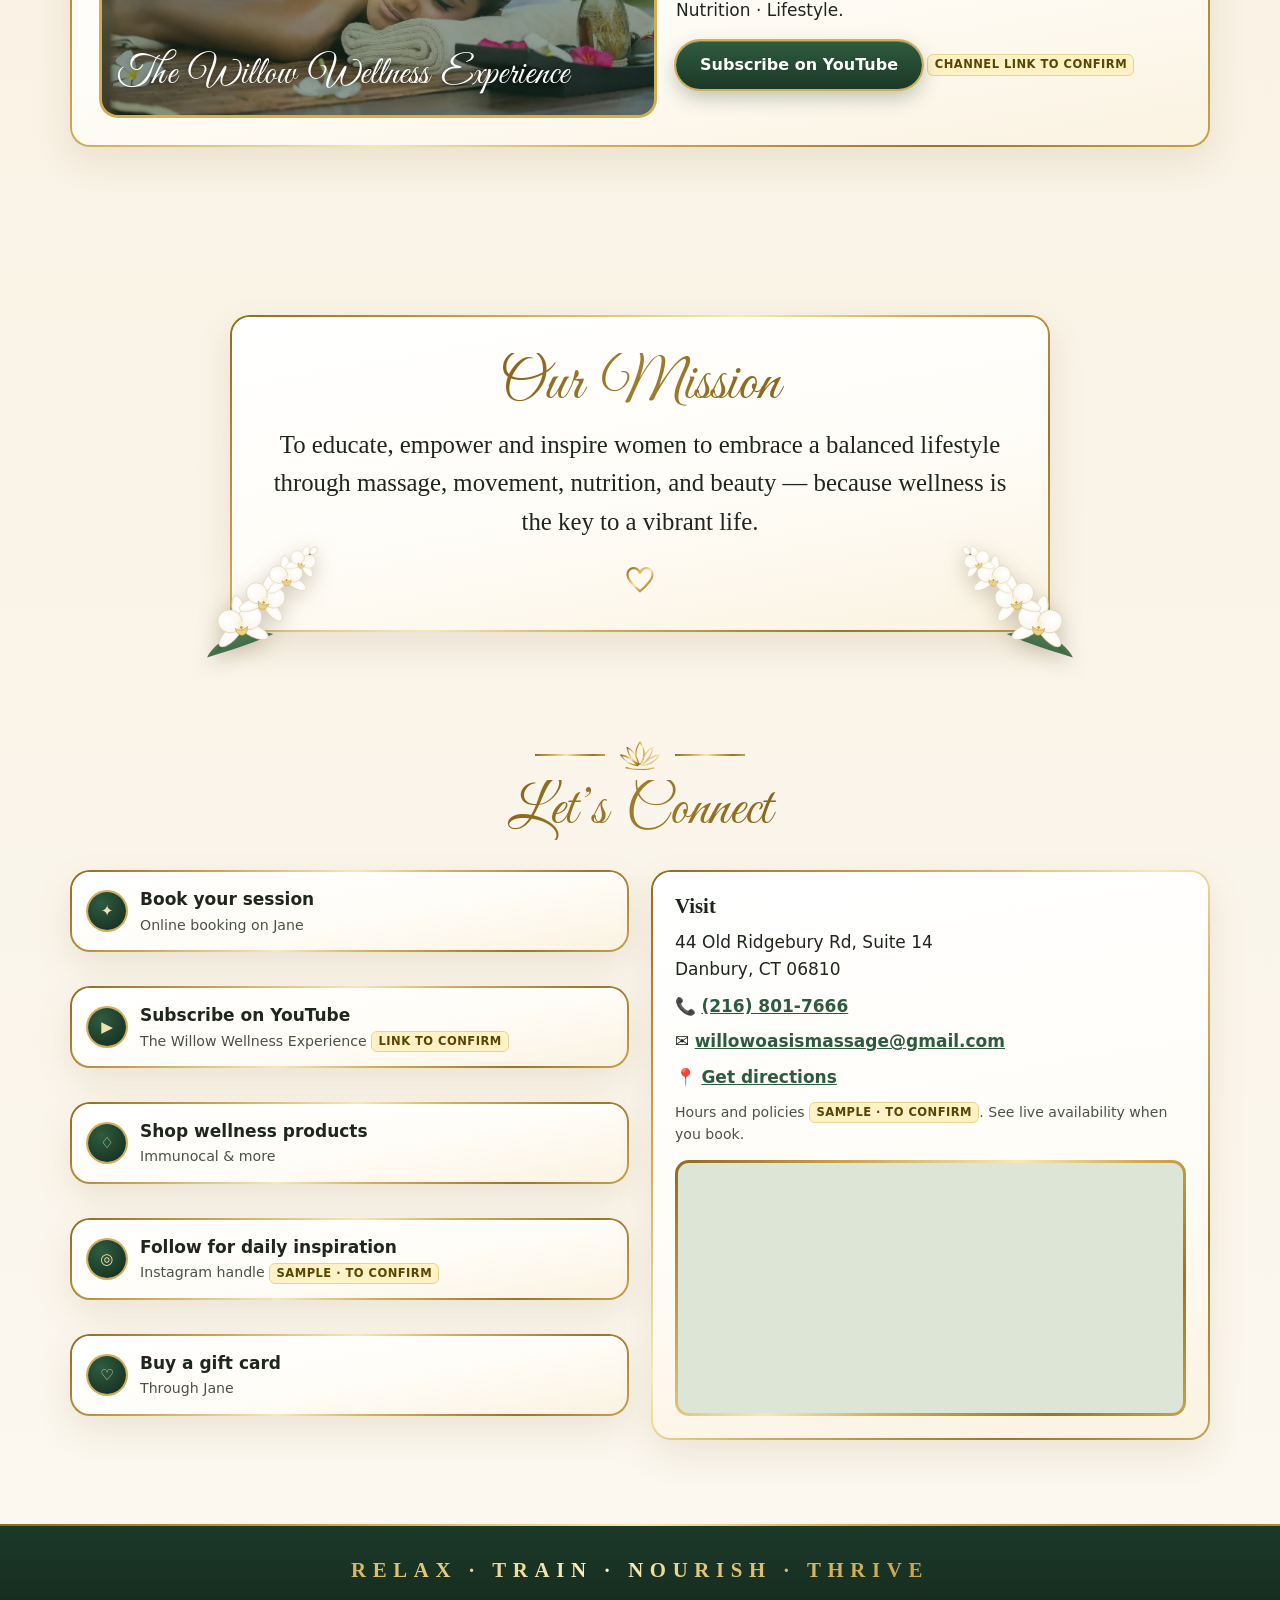
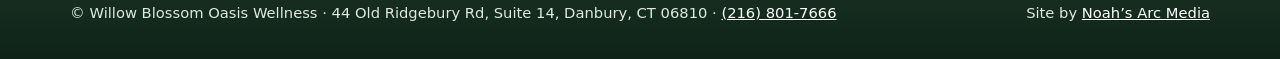
==== commit 04b6fe50: "v2: glamorous brand refresh (her portrait, white orchids, metallic gold, emerald panels)" ====
--- a/v2/index.html
+++ b/v2/index.html
@@ -6,192 +6,226 @@
 <meta name="robots" content="noindex, nofollow">
 <title>Willow Blossom Oasis Wellness | Massage, Movement &amp; Beauty in Danbury, CT</title>
 <meta name="description" content="Willow Blossom Oasis Wellness with Cassandra Payne, LMT, cosmetologist and personal trainer, in Danbury, CT. Therapeutic massage, recovery, movement and beauty. Book online.">
-<meta name="theme-color" content="#2F4A36">
+<meta name="theme-color" content="#1F3D2B">
 <link rel="icon" href="favicon.svg" type="image/svg+xml">
 <link rel="preload" href="greatvibes-latin.woff2" as="font" type="font/woff2" crossorigin>
-<link rel="preload" as="image" href="img/cassandra-800.webp" fetchpriority="high">
-<link rel="stylesheet" href="style.css?v=1">
+<link rel="preload" as="image" href="img/cassandra-glam-420.webp" imagesrcset="img/cassandra-glam-420.webp 420w, img/cassandra-glam.webp 632w" imagesizes="(min-width:900px) 440px, 90vw" fetchpriority="high">
+<link rel="stylesheet" href="style.css?v=4">
 <script type="application/ld+json">
 {"@context":"https://schema.org","@type":"HealthAndBeautyBusiness","name":"Willow Blossom Oasis Wellness","slogan":"Look Better · Move Better · Feel Better · Age Stronger","telephone":"+1-216-801-7666","email":"willowoasismassage@gmail.com","priceRange":"$100–$300","address":{"@type":"PostalAddress","streetAddress":"44 Old Ridgebury Rd, Suite 14","addressLocality":"Danbury","addressRegion":"CT","postalCode":"06810","addressCountry":"US"},"founder":{"@type":"Person","name":"Cassandra Payne","jobTitle":"Licensed Massage Therapist, Cosmetologist, Personal Trainer"}}
 </script>
 </head>
 <body>
-<svg width="0" height="0" style="position:absolute" aria-hidden="true">
-  <symbol id="lotus" viewBox="0 0 80 56"><g fill="none" stroke="currentColor" stroke-width="2.2" stroke-linejoin="round" stroke-linecap="round">
+<svg width="0" height="0" style="position:absolute" aria-hidden="true" focusable="false">
+  <defs>
+    <linearGradient id="gg" x1="0" y1="0" x2="1" y2="1"><stop offset="0" stop-color="#8C6A1F"/><stop offset=".3" stop-color="#D4AE55"/><stop offset=".5" stop-color="#F7E8B5"/><stop offset=".7" stop-color="#C9A24A"/><stop offset="1" stop-color="#8C6A1F"/></linearGradient>
+    <radialGradient id="petal" cx=".5" cy=".35" r=".75"><stop offset="0" stop-color="#fff"/><stop offset=".7" stop-color="#FBF7EE"/><stop offset="1" stop-color="#E6D9C0"/></radialGradient>
+    <linearGradient id="leaf" x1="0" y1="0" x2="1" y2="1"><stop offset="0" stop-color="#5B8A5C"/><stop offset="1" stop-color="#2C5236"/></linearGradient>
+    <g id="ofl">
+      <g fill="url(#petal)" stroke="#DDD0B6" stroke-width=".8">
+        <ellipse cx="0" cy="-17" rx="7" ry="17"/><ellipse cx="0" cy="-17" rx="7" ry="17" transform="rotate(125)"/><ellipse cx="0" cy="-17" rx="7" ry="17" transform="rotate(-125)"/>
+        <ellipse cx="0" cy="-13" rx="13" ry="14" transform="rotate(62)"/><ellipse cx="0" cy="-13" rx="13" ry="14" transform="rotate(-62)"/>
+      </g>
+      <path d="M-7 3C-6 15 6 15 7 3C3 7-3 7-7 3Z" fill="#F0D27E" stroke="#B8922F" stroke-width=".6"/>
+      <circle cy="-1" r="3.4" fill="#FCF1CF"/><circle cy="3" r="1.4" fill="#B8922F"/>
+    </g>
+  </defs>
+  <symbol id="lotus" viewBox="0 0 80 56"><g fill="none" stroke="url(#gg)" stroke-width="2.4" stroke-linejoin="round" stroke-linecap="round">
     <path d="M40 4C50 18 50 34 40 46C30 34 30 18 40 4Z"/>
     <path d="M42 46C52 40 62 28 64 14C54 18 46 30 42 46Z"/><path d="M38 46C28 40 18 28 16 14C26 18 34 30 38 46Z"/>
     <path d="M44 48C58 46 70 38 76 28C64 30 52 38 44 48Z"/><path d="M36 48C22 46 10 38 4 28C16 30 28 38 36 48Z"/>
     <path d="M14 52Q40 58 66 52"/></g></symbol>
+  <symbol id="spray" viewBox="0 0 200 200">
+    <path d="M14 196C30 166 70 150 116 160C80 176 46 186 14 196Z" fill="url(#leaf)"/>
+    <path d="M18 194C40 176 52 150 50 118C66 146 58 176 18 194Z" fill="url(#leaf)" opacity=".9"/>
+    <path d="M22 190C60 150 92 110 176 34" fill="none" stroke="#4E7046" stroke-width="2.6" stroke-linecap="round"/>
+    <use href="#ofl" transform="translate(66 146) scale(1.35) rotate(-10)"/>
+    <use href="#ofl" transform="translate(102 108) scale(1.2) rotate(15)"/>
+    <use href="#ofl" transform="translate(136 74) scale(1.02) rotate(-5)"/>
+    <use href="#ofl" transform="translate(160 50) scale(.78) rotate(20)"/>
+    <ellipse cx="178" cy="32" rx="5" ry="7" fill="url(#petal)" stroke="#DDD0B6" transform="rotate(40 178 32)"/>
+  </symbol>
+  <symbol id="heart" viewBox="0 0 24 22"><path d="M12 20C5 14 2 10.5 2 7a5 5 0 0 1 10-1 5 5 0 0 1 10 1c0 3.5-3 7-10 13Z" fill="none" stroke="url(#gg)" stroke-width="1.8"/></symbol>
 </svg>
 <a class="skip" href="#main">Skip to content</a>
 <div class="preview-note" role="note">Design preview v2 for Willow Blossom Oasis Wellness by Noah’s Arc Media. This is not the live site. Items marked <span class="sample">Sample · to confirm</span> are placeholders. <a href="../">See v1</a></div>
 <header class="top">
   <div class="wrap">
     <a class="brand" href="#top" aria-label="Willow Blossom Oasis Wellness, home">
-      <svg style="color:#A8822E" aria-hidden="true"><use href="#lotus"/></svg>
+      <svg aria-hidden="true"><use href="#lotus"/></svg>
       <span><span class="bn">Willow Blossom Oasis</span><span class="bw">WELLNESS</span></span>
     </a>
     <nav class="nav" aria-label="Main">
       <a href="#pillars">Wellness</a><a href="#massage">Massage &amp; prices</a><a href="#movement">Training</a><a href="#shop">Shop</a><a href="#connect">Connect</a>
       <a class="btn btn-ghost btn-sm" href="tel:+12168017666">Call</a>
-      <a class="btn btn-primary btn-sm" href="#massage">Book a massage</a>
+      <a class="btn btn-gold btn-sm" href="#massage">Book a massage</a>
     </nav>
-    <a class="btn btn-primary btn-sm top-mobile" href="#massage">Book</a>
+    <a class="btn btn-gold btn-sm top-mobile" href="#massage">Book</a>
   </div>
 </header>
 
 <main id="main">
-<section class="hero" id="top" style="padding:0">
+<section class="hero" id="top">
   <div class="wrap hero-grid">
-    <div>
-      <svg class="lotus" style="color:#A8822E" aria-hidden="true"><use href="#lotus"/></svg>
-      <h1>Willow Blossom Oasis</h1>
-      <p class="ww">WELLNESS</p>
+    <div class="portrait-wrap">
+      <svg class="orchid o-tl" viewBox="0 0 200 200" aria-hidden="true"><use href="#spray"/></svg>
+      <div class="portrait"><img src="img/cassandra-glam-420.webp" srcset="img/cassandra-glam-420.webp 420w, img/cassandra-glam.webp 632w" sizes="(min-width:900px) 440px, 90vw" width="632" height="556" alt="Cassandra Payne, founder of Willow Blossom Oasis Wellness, smiling with her chin resting on her hand" fetchpriority="high"></div>
+      <svg class="orchid o-br" viewBox="0 0 200 200" aria-hidden="true"><use href="#spray"/></svg>
+    </div>
+    <div class="brandblock">
+      <svg class="lotus" aria-hidden="true"><use href="#lotus"/></svg>
+      <h1><span class="gold-text">Willow Blossom Oasis</span></h1>
+      <p class="ww"><span class="gold-text">WELLNESS</span></p>
       <p class="tagline">Look Better · Move Better · Feel Better · Age Stronger</p>
-      <p class="creds-line">Cassandra Payne · LMT · Cosmetologist · Personal Trainer</p>
+      <p class="sig">Cassandra Payne</p>
+      <p class="creds-line">LMT · Cosmetologist · Personal Trainer</p>
       <p class="lede">Massage, movement, nutrition education and beauty under one roof in Danbury, CT, with 20+ years of client care, including the Ritz Carlton.</p>
       <div class="cta">
-        <a class="btn btn-primary" href="https://willowoasismassagebodywork.janeapp.com/#/staff_member/1">Book a massage</a>
+        <a class="btn btn-gold glint" href="https://willowoasismassagebodywork.janeapp.com/#/staff_member/1">Book a massage</a>
         <a class="btn btn-ghost" href="tel:+12168017666">Call (216) 801-7666</a>
       </div>
     </div>
-    <figure class="portrait" style="margin:0">
-      <img src="img/cassandra-800.webp" width="800" height="568" alt="Cassandra Payne, founder of Willow Blossom Oasis Wellness, smiling in her treatment room" fetchpriority="high">
-      <figcaption>New brand photo here <span class="sample">Sample · to confirm</span></figcaption>
-    </figure>
-  </div>
-  <div class="lifestyle"><span class="script">Wellness is a Lifestyle…</span></div>
-</section>
+  </div>
+</section>
+<div class="lifestyle"><span class="script gold-lt">Wellness is a Lifestyle…</span><svg class="heart" viewBox="0 0 24 22" aria-hidden="true"><use href="#heart"/></svg></div>
 
 <section id="pillars">
   <div class="wrap">
     <div class="sec-head">
-      <p class="eyebrow">Four pillars</p>
-      <h2>Care for the whole you</h2>
-      <p>Everything Cassandra offers comes back to four simple pillars.</p>
+      <div class="divider" aria-hidden="true"><svg><use href="#lotus"/></svg></div>
+      <h2><span class="script gold-text">Care for the whole you</span></h2>
+      <p>Everything Cassandra offers comes back to four pillars.</p>
     </div>
     <div class="pillars">
-      <article class="pillar"><div class="ic"><svg style="color:#D9BF7A" aria-hidden="true"><use href="#lotus"/></svg></div><h3>Wellness</h3>
-        <ul><li>Immunocal</li><li>Evidence-based nutritional education</li></ul>
+      <article class="pillar card"><div class="band"><span class="badge"><svg aria-hidden="true"><use href="#lotus"/></svg></span><div><h3 class="gold-lt">Wellness</h3><span class="sub">Immunocal &amp; evidence-based nutritional education</span></div></div>
+        <div class="body"><div class="medal"><img src="img/fl-orchids.webp" width="180" height="250" loading="lazy" alt=""></div>
         <p>Practical, research-informed guidance on everyday nutrition habits.</p>
-        <a class="btn btn-ghost btn-sm" href="#shop">Wellness products</a></article>
-      <article class="pillar"><div class="ic"><svg style="color:#D9BF7A" aria-hidden="true"><use href="#lotus"/></svg></div><h3>Recovery</h3>
-        <ul><li>Therapeutic massage</li><li>MELT Method</li><li>Theragun &amp; mobility</li></ul>
+        <a class="btn btn-ghost btn-sm" href="#shop">Wellness products</a></div></article>
+      <article class="pillar card"><div class="band"><span class="badge"><svg aria-hidden="true"><use href="#lotus"/></svg></span><div><h3 class="gold-lt">Recovery</h3><span class="sub">Massage · MELT Method · Theragun &amp; mobility</span></div></div>
+        <div class="body"><div class="medal"><img src="img/fl-lily.webp" width="177" height="133" loading="lazy" alt=""></div>
         <p>Hands-on work to help you unwind, release tension and move comfortably.</p>
-        <a class="btn btn-primary btn-sm" href="#massage">See massage &amp; prices</a></article>
-      <article class="pillar"><div class="ic"><svg style="color:#D9BF7A" aria-hidden="true"><use href="#lotus"/></svg></div><h3>Movement</h3>
-        <ul><li>Personal training</li><li>Strength &amp; healthy aging</li><li>Online course, coming soon</li></ul>
-        <p>Build strength and confidence at any age, at your own pace.</p>
-        <a class="btn btn-ghost btn-sm" href="#movement">About training</a></article>
-      <article class="pillar"><div class="ic"><svg style="color:#D9BF7A" aria-hidden="true"><use href="#lotus"/></svg></div><h3>Beauty</h3>
-        <ul><li>Hair extensions &amp; wigs</li><li>Styling</li><li>Self-care</li></ul>
+        <a class="btn btn-em btn-sm" href="#massage">Massage &amp; prices</a></div></article>
+      <article class="pillar card"><div class="band"><span class="badge"><svg aria-hidden="true"><use href="#lotus"/></svg></span><div><h3 class="gold-lt">Movement</h3><span class="sub">Personal training · Strength &amp; healthy aging</span></div></div>
+        <div class="body"><div class="medal"><svg viewBox="0 0 128 128" aria-hidden="true"><g transform="translate(64 70) rotate(-20)"><rect x="-34" y="-3" width="68" height="6" rx="3" fill="url(#gg)"/><rect x="-44" y="-16" width="12" height="32" rx="4" fill="url(#gg)"/><rect x="32" y="-16" width="12" height="32" rx="4" fill="url(#gg)"/><rect x="-52" y="-11" width="8" height="22" rx="3" fill="url(#gg)"/><rect x="44" y="-11" width="8" height="22" rx="3" fill="url(#gg)"/></g><use href="#ofl" transform="translate(88 34) scale(.9)"/></svg></div>
+        <p>Build strength and confidence at any age, at your own pace. Online course coming soon.</p>
+        <a class="btn btn-ghost btn-sm" href="#movement">About training</a></div></article>
+      <article class="pillar card"><div class="band"><span class="badge"><svg aria-hidden="true"><use href="#lotus"/></svg></span><div><h3 class="gold-lt">Beauty</h3><span class="sub">Hair extensions, wigs · Styling &amp; self-care</span></div></div>
+        <div class="body"><div class="medal"><img src="img/fl-roses.webp" width="100" height="150" loading="lazy" alt=""></div>
         <p>From a licensed cosmetologist, so you look as good as you feel.</p>
-        <a class="btn btn-ghost btn-sm" href="tel:+12168017666">Call to book beauty</a></article>
-    </div>
-  </div>
-</section>
-
-<section id="massage" class="alt">
+        <a class="btn btn-ghost btn-sm" href="tel:+12168017666">Call to book beauty</a></div></article>
+    </div>
+  </div>
+</section>
+
+<section id="massage" class="green">
   <div class="wrap">
     <div class="sec-head">
-      <h2><span class="script">Recovery</span>Massage &amp; bodywork</h2>
+      <div class="divider" aria-hidden="true"><svg><use href="#lotus"/></svg></div>
+      <h2><span class="script gold-lt">Recovery</span>Massage &amp; bodywork</h2>
       <p>Clear prices, real lengths, and a booking button on every option. Tap <strong>Book</strong> to choose a time online.</p>
     </div>
     <div class="grid g3">
-<article class="svc"><span class="tag">Great first visit</span><h3>Relaxation Massage</h3><p>Smooth, flowing strokes designed to quiet a busy mind and help you fully unwind.</p><ul class="opts"><li><span><span class="dur">60 min</span><span class="price">$130</span></span><a class="btn btn-primary btn-sm" href="https://willowoasismassagebodywork.janeapp.com/#/staff_member/1/treatment/5" aria-label="Book Relaxation Massage, 60 minutes, $130">Book</a></li><li><span><span class="dur">90 min</span><span class="price">$165</span></span><a class="btn btn-primary btn-sm" href="https://willowoasismassagebodywork.janeapp.com/#/staff_member/1/treatment/6" aria-label="Book Relaxation Massage, 90 minutes, $165">Book</a></li></ul></article>
-<article class="svc"><h3>Deep Tissue Massage</h3><p>Slow, firm pressure that works into deeper muscle layers. A good fit for stubborn tightness and everyday aches.</p><ul class="opts"><li><span><span class="dur">60 min</span><span class="price">$150</span></span><a class="btn btn-primary btn-sm" href="https://willowoasismassagebodywork.janeapp.com/#/staff_member/1/treatment/1" aria-label="Book Deep Tissue Massage, 60 minutes, $150">Book</a></li><li><span><span class="dur">90 min</span><span class="price">$225</span></span><a class="btn btn-primary btn-sm" href="https://willowoasismassagebodywork.janeapp.com/#/staff_member/1/treatment/2" aria-label="Book Deep Tissue Massage, 90 minutes, $225">Book</a></li><li><span><span class="dur">120 min</span><span class="price">$300</span></span><a class="btn btn-primary btn-sm" href="https://willowoasismassagebodywork.janeapp.com/#/staff_member/1/treatment/13" aria-label="Book Deep Tissue Massage, 120 minutes, $300">Book</a></li></ul></article>
-<article class="svc"><h3>Myofascial Release</h3><p>Sustained, gentle pressure and stretching for the fascia, the connective tissue around your muscles, to help you move more comfortably.</p><ul class="opts"><li><span><span class="dur">60 min</span><span class="price">$100</span></span><a class="btn btn-primary btn-sm" href="https://willowoasismassagebodywork.janeapp.com/#/staff_member/1/treatment/11" aria-label="Book Myofascial Release, 60 minutes, $100">Book</a></li><li><span><span class="dur">90 min</span><span class="price">$130</span></span><a class="btn btn-primary btn-sm" href="https://willowoasismassagebodywork.janeapp.com/#/staff_member/1/treatment/12" aria-label="Book Myofascial Release, 90 minutes, $130">Book</a></li></ul></article>
-<article class="svc"><h3>Himalayan Hot Stone Massage</h3><p>Warm Himalayan salt stones melt away tension for a deeply soothing, cozy session.</p><ul class="opts"><li><span><span class="dur">60 min</span><span class="price">$115</span></span><a class="btn btn-primary btn-sm" href="https://willowoasismassagebodywork.janeapp.com/#/staff_member/1/treatment/9" aria-label="Book Himalayan Hot Stone Massage, 60 minutes, $115">Book</a></li><li><span><span class="dur">90 min</span><span class="price">$130</span></span><a class="btn btn-primary btn-sm" href="https://willowoasismassagebodywork.janeapp.com/#/staff_member/1/treatment/10" aria-label="Book Himalayan Hot Stone Massage, 90 minutes, $130">Book</a></li></ul></article>
-<article class="svc"><h3>Shiatsu Massage</h3><p>A Japanese technique using rhythmic finger and palm pressure along the body’s meridians to calm and rebalance.</p><ul class="opts"><li><span><span class="dur">60 min</span><span class="price">$180</span></span><a class="btn btn-primary btn-sm" href="https://willowoasismassagebodywork.janeapp.com/#/staff_member/1/treatment/7" aria-label="Book Shiatsu Massage, 60 minutes, $180">Book</a></li><li><span><span class="dur">90 min</span><span class="price">$215</span></span><a class="btn btn-primary btn-sm" href="https://willowoasismassagebodywork.janeapp.com/#/staff_member/1/treatment/8" aria-label="Book Shiatsu Massage, 90 minutes, $215">Book</a></li></ul></article>
-<article class="svc"><h3>Stretch Therapy</h3><p>Assisted stretching to help you feel looser and move more freely. Popular with active people and desk workers alike.</p><ul class="opts"><li><span><span class="dur">60 min</span><span class="price">$115</span></span><a class="btn btn-primary btn-sm" href="https://willowoasismassagebodywork.janeapp.com/#/staff_member/1/treatment/3" aria-label="Book Stretch Therapy, 60 minutes, $115">Book</a></li></ul></article>
-<article class="svc"><h3>Cupping</h3><p>Gentle suction lifts and releases tight tissue, a different way to ease deep-seated tension.</p><ul class="opts"><li><span><span class="dur">60 min</span><span class="price">$125</span></span><a class="btn btn-primary btn-sm" href="https://willowoasismassagebodywork.janeapp.com/#/staff_member/1/treatment/4" aria-label="Book Cupping, 60 minutes, $125">Book</a></li></ul></article>
-    </div>
-    <p class="note" style="margin-top:16px">Prices and lengths match the current online booking page. Massage supports relaxation and general well-being and isn’t a substitute for medical care.</p>
+<article class="svc card"><span class="tag">Great first visit</span><h3>Relaxation Massage</h3><p>Smooth, flowing strokes designed to quiet a busy mind and help you fully unwind.</p><ul class="opts"><li><span><span class="dur">60 min</span><span class="price">$130</span></span><a class="btn btn-gold btn-sm" href="https://willowoasismassagebodywork.janeapp.com/#/staff_member/1/treatment/5" aria-label="Book Relaxation Massage, 60 minutes, $130">Book</a></li><li><span><span class="dur">90 min</span><span class="price">$165</span></span><a class="btn btn-gold btn-sm" href="https://willowoasismassagebodywork.janeapp.com/#/staff_member/1/treatment/6" aria-label="Book Relaxation Massage, 90 minutes, $165">Book</a></li></ul></article>
+<article class="svc card"><h3>Deep Tissue Massage</h3><p>Slow, firm pressure that works into deeper muscle layers. A good fit for stubborn tightness and everyday aches.</p><ul class="opts"><li><span><span class="dur">60 min</span><span class="price">$150</span></span><a class="btn btn-gold btn-sm" href="https://willowoasismassagebodywork.janeapp.com/#/staff_member/1/treatment/1" aria-label="Book Deep Tissue Massage, 60 minutes, $150">Book</a></li><li><span><span class="dur">90 min</span><span class="price">$225</span></span><a class="btn btn-gold btn-sm" href="https://willowoasismassagebodywork.janeapp.com/#/staff_member/1/treatment/2" aria-label="Book Deep Tissue Massage, 90 minutes, $225">Book</a></li><li><span><span class="dur">120 min</span><span class="price">$300</span></span><a class="btn btn-gold btn-sm" href="https://willowoasismassagebodywork.janeapp.com/#/staff_member/1/treatment/13" aria-label="Book Deep Tissue Massage, 120 minutes, $300">Book</a></li></ul></article>
+<article class="svc card"><h3>Myofascial Release</h3><p>Sustained, gentle pressure and stretching for the fascia, the connective tissue around your muscles, to help you move more comfortably.</p><ul class="opts"><li><span><span class="dur">60 min</span><span class="price">$100</span></span><a class="btn btn-gold btn-sm" href="https://willowoasismassagebodywork.janeapp.com/#/staff_member/1/treatment/11" aria-label="Book Myofascial Release, 60 minutes, $100">Book</a></li><li><span><span class="dur">90 min</span><span class="price">$130</span></span><a class="btn btn-gold btn-sm" href="https://willowoasismassagebodywork.janeapp.com/#/staff_member/1/treatment/12" aria-label="Book Myofascial Release, 90 minutes, $130">Book</a></li></ul></article>
+<article class="svc card"><h3>Himalayan Hot Stone Massage</h3><p>Warm Himalayan salt stones melt away tension for a deeply soothing, cozy session.</p><ul class="opts"><li><span><span class="dur">60 min</span><span class="price">$115</span></span><a class="btn btn-gold btn-sm" href="https://willowoasismassagebodywork.janeapp.com/#/staff_member/1/treatment/9" aria-label="Book Himalayan Hot Stone Massage, 60 minutes, $115">Book</a></li><li><span><span class="dur">90 min</span><span class="price">$130</span></span><a class="btn btn-gold btn-sm" href="https://willowoasismassagebodywork.janeapp.com/#/staff_member/1/treatment/10" aria-label="Book Himalayan Hot Stone Massage, 90 minutes, $130">Book</a></li></ul></article>
+<article class="svc card"><h3>Shiatsu Massage</h3><p>A Japanese technique using rhythmic finger and palm pressure along the body’s meridians to calm and rebalance.</p><ul class="opts"><li><span><span class="dur">60 min</span><span class="price">$180</span></span><a class="btn btn-gold btn-sm" href="https://willowoasismassagebodywork.janeapp.com/#/staff_member/1/treatment/7" aria-label="Book Shiatsu Massage, 60 minutes, $180">Book</a></li><li><span><span class="dur">90 min</span><span class="price">$215</span></span><a class="btn btn-gold btn-sm" href="https://willowoasismassagebodywork.janeapp.com/#/staff_member/1/treatment/8" aria-label="Book Shiatsu Massage, 90 minutes, $215">Book</a></li></ul></article>
+<article class="svc card"><h3>Stretch Therapy</h3><p>Assisted stretching to help you feel looser and move more freely. Popular with active people and desk workers alike.</p><ul class="opts"><li><span><span class="dur">60 min</span><span class="price">$115</span></span><a class="btn btn-gold btn-sm" href="https://willowoasismassagebodywork.janeapp.com/#/staff_member/1/treatment/3" aria-label="Book Stretch Therapy, 60 minutes, $115">Book</a></li></ul></article>
+<article class="svc card"><h3>Cupping</h3><p>Gentle suction lifts and releases tight tissue, a different way to ease deep-seated tension.</p><ul class="opts"><li><span><span class="dur">60 min</span><span class="price">$125</span></span><a class="btn btn-gold btn-sm" href="https://willowoasismassagebodywork.janeapp.com/#/staff_member/1/treatment/4" aria-label="Book Cupping, 60 minutes, $125">Book</a></li></ul></article>
+    </div>
+    <p class="note" style="margin-top:16px;color:#D8E2D3;text-align:center">Prices and lengths match the current online booking page. Massage supports relaxation and general well-being and isn’t a substitute for medical care.</p>
     <div class="recov-extra">
-      <img src="img/candles-900.webp" width="900" height="507" loading="lazy" alt="Spa candles, rolled towels, massage oil and orchids">
+      <div class="ph"><img src="img/candles-900.webp" width="900" height="507" loading="lazy" alt="Spa candles, rolled towels, massage oil and orchids"></div>
       <div>
         <h3>More recovery options</h3>
         <ul class="chips">
-          <li><strong>MELT Method</strong><span>Gentle self-care techniques for everyday tension. Pricing <span class="sample">Sample · to confirm</span></span></li>
-          <li><strong>Rapid Tension Relief (Theragun)</strong><span>Percussion therapy on target areas, on its own or before your massage.</span></li>
-          <li><strong>Enhancements</strong><span>Aromatherapy, exfoliating foot or hand treatment, and trigger point focus. Add-on prices <span class="sample">Sample · to confirm</span></span></li>
+          <li class="card"><strong>MELT Method</strong><span>Gentle self-care techniques for everyday tension. Pricing <span class="sample">Sample · to confirm</span></span></li>
+          <li class="card"><strong>Rapid Tension Relief (Theragun)</strong><span>Percussion therapy on target areas, on its own or before your massage.</span></li>
+          <li class="card"><strong>Enhancements</strong><span>Aromatherapy, exfoliating foot or hand treatment, and trigger point focus. Add-on prices <span class="sample">Sample · to confirm</span></span></li>
         </ul>
       </div>
     </div>
   </div>
 </section>
 
-<section id="movement" class="green">
+<section id="movement">
   <div class="wrap two">
     <div>
       <p class="eyebrow">Movement</p>
-      <h2>Personal training for strength and healthy aging</h2>
+      <h2>Personal training for strength and <span class="script gold-text" style="font-size:1.35em">healthy aging</span></h2>
       <p>Cassandra combines her bodywork background with personal training to help you get stronger, move better and stay active for life. Sessions are tailored to your level.</p>
       <p>Session format, location and pricing <span class="sample">Sample · to confirm</span></p>
-      <a class="btn btn-gold" href="tel:+12168017666">Call to ask about training</a>
-    </div>
-    <div class="course">
-      <span class="soon">Coming soon</span>
-      <h3>Online training course</h3>
-      <p>Follow-along strength and mobility workouts you can do at home. Join the waitlist to hear first when it opens.</p>
-      <a class="btn btn-gold" href="mailto:willowoasismassage@gmail.com?subject=Online%20training%20course%20waitlist&amp;body=Please%20add%20me%20to%20the%20waitlist.">Join the waitlist</a>
-      <p class="note" style="margin:10px 0 0;color:#E1E8DD">Waitlist opens an email for now. Signup form <span class="sample">Sample · to confirm</span></p>
-    </div>
-  </div>
-</section>
-
-<section id="shop">
+      <a class="btn btn-em" href="tel:+12168017666">Call to ask about training</a>
+    </div>
+    <div class="green" style="border-radius:var(--r);padding:0;box-shadow:0 0 0 2px #D4AE55,0 18px 40px rgba(31,61,43,.25)">
+      <div class="course" style="border:0;box-shadow:none">
+        <span class="soon">Coming soon</span>
+        <h3>Online training course</h3>
+        <p>Follow-along strength and mobility workouts you can do at home. Join the waitlist to hear first when it opens.</p>
+        <a class="btn btn-gold" href="mailto:willowoasismassage@gmail.com?subject=Online%20training%20course%20waitlist&amp;body=Please%20add%20me%20to%20the%20waitlist.">Join the waitlist</a>
+        <p class="note" style="margin:10px 0 0;color:#E2E9DE">Waitlist opens an email for now. Signup form <span class="sample">Sample · to confirm</span></p>
+      </div>
+    </div>
+  </div>
+</section>
+
+<section id="shop" style="padding-top:20px">
   <div class="wrap">
     <div class="sec-head">
-      <h2><span class="script">Shop</span>Wellness products</h2>
+      <div class="divider" aria-hidden="true"><svg><use href="#lotus"/></svg></div>
+      <h2><span class="script gold-text">Shop</span>Wellness products</h2>
       <p>A few of the products Cassandra recommends to clients.</p>
     </div>
     <div class="shop">
-      <div class="prod"><h3>Immunocal</h3><p class="note">Ask Cassandra whether it’s a fit for you, and talk to your doctor before starting any supplement.</p>
-        <span class="btn btn-primary" role="link" aria-disabled="true">Shop Immunocal</span> <span class="sample">Link to confirm</span></div>
-      <div class="prod"><h3>Hoka</h3><p class="note">Supportive everyday and training shoes Cassandra recommends.</p>
-        <span class="btn btn-primary" role="link" aria-disabled="true">Shop Hoka</span> <span class="sample">Link to confirm</span></div>
+      <div class="prod card"><h3>Immunocal</h3><p class="note">Ask Cassandra whether it’s a fit for you, and talk to your doctor before starting any supplement.</p>
+        <span class="btn btn-gold" role="link" aria-disabled="true">Shop Immunocal</span> <span class="sample">Link to confirm</span></div>
+      <div class="prod card"><h3>Hoka</h3><p class="note">Supportive everyday and training shoes Cassandra recommends.</p>
+        <span class="btn btn-gold" role="link" aria-disabled="true">Shop Hoka</span> <span class="sample">Link to confirm</span></div>
     </div>
     <p class="disclose">Disclosure: some shop links may be affiliate links, which means Willow Blossom Oasis Wellness may earn a commission at no extra cost to you. <span class="sample">Sample · to confirm</span></p>
   </div>
 </section>
 
-<section class="alt" id="youtube">
-  <div class="wrap">
-    <div class="yt">
+<section id="youtube" style="padding-top:10px">
+  <div class="wrap">
+    <div class="yt card">
       <div class="yt-frame"><img src="img/session-900.webp" width="900" height="507" loading="lazy" alt="">
-        <div class="play"><span><svg width="28" height="28" viewBox="0 0 24 24" aria-hidden="true"><path d="M8 5v14l11-7z" fill="#2F4A36"/></svg></span></div>
+        <div class="play"><span><svg width="28" height="28" viewBox="0 0 24 24" aria-hidden="true"><path d="M8 5v14l11-7z" fill="#1F3D2B"/></svg></span></div>
         <div class="ttl">The Willow Wellness Experience</div></div>
       <div>
         <p class="eyebrow">On YouTube</p>
-        <h3><span class="script">The Willow Wellness Experience</span></h3>
+        <h3><span class="script gold-text" style="font-size:2.3em">The Willow Wellness Experience</span></h3>
         <p>with Cassandra Payne. Beauty · Movement · Recovery · Nutrition · Lifestyle.</p>
-        <span class="btn btn-primary" role="link" aria-disabled="true">Subscribe on YouTube</span> <span class="sample">Channel link to confirm</span>
+        <span class="btn btn-em" role="link" aria-disabled="true">Subscribe on YouTube</span> <span class="sample">Channel link to confirm</span>
       </div>
     </div>
   </div>
 </section>
 
 <section id="mission">
-  <div class="wrap mission">
-    <span class="script">Our Mission</span>
-    <blockquote><p>To educate, empower and inspire women to embrace a balanced lifestyle through massage, movement, nutrition, and beauty — because wellness is the key to a vibrant life.</p></blockquote>
-    <div class="heart" aria-hidden="true">♡</div>
-  </div>
-</section>
-
-<section id="connect" class="alt">
-  <div class="wrap">
-    <div class="sec-head"><h2><span class="script">Let’s Connect</span></h2></div>
+  <div class="wrap">
+    <div class="mission card">
+      <svg class="orchid o-l" viewBox="0 0 200 200" aria-hidden="true"><use href="#spray"/></svg>
+      <span class="script gold-text">Our Mission</span>
+      <blockquote><p>To educate, empower and inspire women to embrace a balanced lifestyle through massage, movement, nutrition, and beauty — because wellness is the key to a vibrant life.</p></blockquote>
+      <svg width="30" height="28" style="margin:8px auto 0;display:block" aria-hidden="true"><use href="#heart"/></svg>
+      <svg class="orchid o-r" viewBox="0 0 200 200" aria-hidden="true"><use href="#spray"/></svg>
+    </div>
+  </div>
+</section>
+
+<section id="connect" style="padding-top:20px">
+  <div class="wrap">
+    <div class="sec-head"><div class="divider" aria-hidden="true"><svg><use href="#lotus"/></svg></div><h2><span class="script gold-text">Let’s Connect</span></h2></div>
     <div class="connect">
       <ul class="links">
-        <li><a href="https://willowoasismassagebodywork.janeapp.com/#/staff_member/1"><span class="i" aria-hidden="true">📅</span><span>Book your session<small>Online booking on Jane</small></span></a></li>
-        <li><span class="lk"><span class="i" aria-hidden="true">▶</span><span>Subscribe on YouTube<small>The Willow Wellness Experience <span class="sample">Link to confirm</span></small></span></span></li>
-        <li><a href="#shop"><span class="i" aria-hidden="true">🛍</span><span>Shop wellness products<small>Immunocal &amp; more</small></span></a></li>
-        <li><span class="lk"><span class="i" aria-hidden="true">◎</span><span>Follow for daily inspiration<small>Instagram handle <span class="sample">Sample · to confirm</span></small></span></span></li>
-        <li><a href="https://willowoasismassagebodywork.janeapp.com/online_gift_cards/new"><span class="i" aria-hidden="true">🎁</span><span>Buy a gift card<small>Through Jane</small></span></a></li>
+        <li><a class="card" href="https://willowoasismassagebodywork.janeapp.com/#/staff_member/1"><span class="i" aria-hidden="true">✦</span><span>Book your session<small>Online booking on Jane</small></span></a></li>
+        <li><span class="lk card"><span class="i" aria-hidden="true">▶</span><span>Subscribe on YouTube<small>The Willow Wellness Experience <span class="sample">Link to confirm</span></small></span></span></li>
+        <li><a class="card" href="#shop"><span class="i" aria-hidden="true">♢</span><span>Shop wellness products<small>Immunocal &amp; more</small></span></a></li>
+        <li><span class="lk card"><span class="i" aria-hidden="true">◎</span><span>Follow for daily inspiration<small>Instagram handle <span class="sample">Sample · to confirm</span></small></span></span></li>
+        <li><a class="card" href="https://willowoasismassagebodywork.janeapp.com/online_gift_cards/new"><span class="i" aria-hidden="true">♡</span><span>Buy a gift card<small>Through Jane</small></span></a></li>
       </ul>
-      <div class="panel">
+      <div class="panel card">
         <h3>Visit</h3>
         <address>44 Old Ridgebury Rd, Suite 14<br>Danbury, CT 06810</address>
         <ul class="contact-lines">
@@ -209,14 +243,14 @@
 
 <footer class="foot">
   <div class="wrap">
-    <div class="rtnt">Relax · Train · Nourish · Thrive</div>
-    <div><span>© Willow Blossom Oasis Wellness · 44 Old Ridgebury Rd, Suite 14, Danbury, CT 06810 · <a href="tel:+12168017666">(216) 801-7666</a></span><span>Site by <a href="https://noahsarcmedia.com" target="_blank" rel="noopener">Noah’s Arc Media</a></span></div>
+    <div class="rtnt"><span class="gold-lt">Relax · Train · Nourish · Thrive</span></div>
+    <div class="row"><span>© Willow Blossom Oasis Wellness · 44 Old Ridgebury Rd, Suite 14, Danbury, CT 06810 · <a href="tel:+12168017666">(216) 801-7666</a></span><span>Site by <a href="https://noahsarcmedia.com" target="_blank" rel="noopener">Noah’s Arc Media</a></span></div>
   </div>
 </footer>
 
 <nav class="mbar" aria-label="Quick actions">
   <a class="btn btn-ghost" href="tel:+12168017666">Call</a>
-  <a class="btn btn-primary" href="#massage">Book a massage</a>
+  <a class="btn btn-gold" href="#massage">Book a massage</a>
 </nav>
 <a class="pbadge" href="https://noahsarcmedia.com" target="_blank" rel="noopener">Preview by Noah’s Arc Media</a>
 </body>
--- a/v2/style.css
+++ b/v2/style.css
@@ -1,124 +1,169 @@
 @font-face{font-family:"Great Vibes";src:url(greatvibes-latin.woff2) format("woff2");font-display:swap}
-:root{--ivory:#FBF8F1;--cream:#F4EEE2;--card:#fff;--ink:#22281F;--muted:#4E574B;--forest:#2F4A36;--forest-d:#213628;--sage:#DCE5D6;--gold:#A8822E;--gold-l:#D9BF7A;--line:#E6DDCB;--r:18px;--script:"Great Vibes","Snell Roundhand","Apple Chancery",cursive;--serif:"Iowan Old Style","Palatino Linotype",Palatino,Georgia,serif;--sans:system-ui,-apple-system,"Segoe UI",Roboto,"Helvetica Neue",Arial,sans-serif}
+:root{--ivory:#FCF8F0;--champ:#F1E3C8;--ink:#1F261E;--muted:#4A5246;--em:#1F3D2B;--em2:#2E5A3E;--em-d:#152C1F;--sage:#DCE5D6;--gold-t:#6F5316;--gold:#A8822E;--gold-l:#E2C77F;
+--metal:linear-gradient(135deg,#8C6A1F 0%,#C9A24A 22%,#F7E8B5 45%,#D4AE55 60%,#9A7526 82%,#C9A24A 100%);
+--metal-text:linear-gradient(100deg,#5C430F 0%,#866418 30%,#A07D2E 50%,#866418 70%,#5C430F 100%);
+--line:#E7D9BB;--r:20px;--script:"Great Vibes","Snell Roundhand","Apple Chancery",cursive;--serif:"Iowan Old Style","Palatino Linotype",Palatino,Georgia,serif;--sans:system-ui,-apple-system,"Segoe UI",Roboto,"Helvetica Neue",Arial,sans-serif}
 *{box-sizing:border-box}html{scroll-behavior:smooth;scroll-padding-top:84px}
-body{margin:0;background:var(--ivory);color:var(--ink);font:17px/1.6 var(--sans);-webkit-font-smoothing:antialiased;padding-bottom:76px}
+body{margin:0;color:var(--ink);font:17px/1.6 var(--sans);-webkit-font-smoothing:antialiased;padding-bottom:76px;
+ background:radial-gradient(1200px 600px at 85% -10%,rgba(255,236,190,.55),transparent 60%),radial-gradient(900px 500px at -10% 30%,rgba(255,244,220,.7),transparent 60%),linear-gradient(180deg,var(--ivory),#F6ECDA 50%,var(--ivory))}
 @media(min-width:900px){body{padding-bottom:0}}
 img{max-width:100%;height:auto;display:block}
-a{color:var(--forest)}a:hover{color:var(--forest-d)}
+a{color:var(--em2)}a:hover{color:var(--em-d)}
 :focus-visible{outline:3px solid var(--gold);outline-offset:3px;border-radius:6px}
 h1,h2,h3{font-family:var(--serif);font-weight:600;line-height:1.15;margin:0 0 .5em}
 h2{font-size:clamp(1.7rem,3.6vw,2.4rem)}h3{font-size:1.3rem}
 p{margin:0 0 1em}
-.script{font-family:var(--script);font-weight:400;color:var(--gold);line-height:1}
-.wrap{max-width:1160px;margin:0 auto;padding:0 20px}
+.wrap{max-width:1180px;margin:0 auto;padding:0 20px}
 .skip{position:absolute;left:-999px;top:8px;background:#fff;padding:8px 14px;z-index:100}.skip:focus{left:8px}
-.eyebrow{font-size:.8rem;letter-spacing:.18em;text-transform:uppercase;font-weight:700;color:#7A5E1E;margin:0 0 .6em}
-.btn{display:inline-flex;align-items:center;justify-content:center;gap:.5em;min-height:48px;padding:.7em 1.4em;border-radius:999px;font-weight:650;text-decoration:none;border:2px solid transparent;font-size:1rem;cursor:pointer;transition:background .15s}
-.btn-primary{background:var(--forest);color:#fff}.btn-primary:hover{background:var(--forest-d);color:#fff}
-.btn-gold{background:var(--gold-l);color:#2A2108}.btn-gold:hover{background:#E6CF92;color:#2A2108}
-.btn-ghost{border-color:var(--forest);color:var(--forest);background:transparent}.btn-ghost:hover{background:var(--sage)}
-.btn-sm{min-height:42px;padding:.45em 1.05em;font-size:.95rem}
-.sample{display:inline-block;background:#FFF2C6;color:#5B4500;border:1px solid #E9D48A;font:800 .72rem/1.5 var(--sans);letter-spacing:.04em;text-transform:uppercase;padding:.1em .55em;border-radius:6px;vertical-align:middle}
+.script{font-family:var(--script);font-weight:400;line-height:1.05;word-spacing:.14em}
+.gold-text{background:var(--metal-text);-webkit-background-clip:text;background-clip:text;color:var(--gold-t);-webkit-text-fill-color:transparent}
+.gold-lt{background:linear-gradient(100deg,#D7B65E,#FFF1C4 45%,#E2C77F 60%,#C9A24A);-webkit-background-clip:text;background-clip:text;color:var(--gold-l);-webkit-text-fill-color:transparent}
+.eyebrow{font-size:.8rem;letter-spacing:.2em;text-transform:uppercase;font-weight:700;color:var(--gold-t);margin:0 0 .6em}
+.sample{display:inline-block;background:#FFF2C6;color:#5B4500;border:1px solid #E9D48A;font:800 .72rem/1.5 var(--sans);letter-spacing:.04em;text-transform:uppercase;padding:.1em .55em;border-radius:6px;vertical-align:middle;-webkit-text-fill-color:#5B4500}
 .preview-note{background:#FFF8E1;border-bottom:1px solid #EEDFA8;color:#5B4500;font-size:.85rem;text-align:center;padding:6px 12px}
+/* buttons with sheen */
+.btn{position:relative;overflow:hidden;display:inline-flex;align-items:center;justify-content:center;gap:.5em;min-height:48px;padding:.7em 1.5em;border-radius:999px;font-weight:700;text-decoration:none;border:0;font-size:1rem;cursor:pointer;isolation:isolate;transition:transform .2s,box-shadow .2s}
+.btn::after{content:"";position:absolute;inset:0;background:linear-gradient(115deg,transparent 30%,rgba(255,255,255,.65) 48%,transparent 62%);transform:translateX(-120%);z-index:-1;pointer-events:none}
+.btn:hover::after{transform:translateX(120%);transition:transform .8s ease}
+.btn:hover{transform:translateY(-1px)}
+.btn-gold{background:var(--metal);color:#241A04;box-shadow:0 6px 18px rgba(168,130,46,.35),inset 0 1px 0 rgba(255,255,255,.6)}.btn-gold:hover{color:#241A04;box-shadow:0 10px 26px rgba(168,130,46,.45),inset 0 1px 0 rgba(255,255,255,.6)}
+.btn-em{background:linear-gradient(180deg,#2F5C40,#1B3826);color:#fff;box-shadow:0 0 0 2px #D4AE55,0 8px 20px rgba(31,61,43,.3),inset 0 1px 0 rgba(255,255,255,.25)}.btn-em:hover{color:#fff}
+.btn-ghost{background:rgba(255,255,255,.7);color:var(--em);box-shadow:inset 0 0 0 2px var(--em2)}.btn-ghost:hover{background:#fff;color:var(--em)}
+.btn-sm{min-height:42px;padding:.45em 1.1em;font-size:.95rem}
 /* header */
-.top{position:sticky;top:0;z-index:40;background:rgba(251,248,241,.95);backdrop-filter:blur(8px);border-bottom:1px solid var(--line)}
+.top{position:sticky;top:0;z-index:40;background:rgba(252,248,240,.92);backdrop-filter:blur(10px);border-bottom:1px solid transparent;border-image:var(--metal) 1}
 .top .wrap{display:flex;align-items:center;justify-content:space-between;gap:14px;height:68px}
 .brand{display:flex;align-items:center;gap:10px;text-decoration:none;color:var(--ink)}
-.brand svg{width:40px;height:30px;flex:none}
-.brand .bn{font-family:var(--script);font-size:1.75rem;line-height:1;color:var(--ink);white-space:nowrap}
-.brand .bw{display:block;font:700 .62rem/1 var(--sans);letter-spacing:.42em;color:#7A5E1E;margin-top:2px}
-.nav{display:none;gap:20px;align-items:center}.nav a:not(.btn){color:var(--ink);text-decoration:none;font-weight:550;font-size:.96rem}.nav a:not(.btn):hover{color:var(--forest)}
-@media(min-width:960px){.nav{display:flex}.top-mobile{display:none}}
+.brand svg{width:42px;height:32px;flex:none}
+.brand .bn{font-family:var(--script);font-size:1.75rem;line-height:1;white-space:nowrap}
+.brand .bw{display:block;font:700 .62rem/1 var(--sans);letter-spacing:.42em;color:var(--gold-t);margin-top:2px}
+.nav{display:none;gap:20px;align-items:center}.nav a:not(.btn){color:var(--ink);text-decoration:none;font-weight:550;font-size:.96rem}.nav a:not(.btn):hover{color:var(--em2)}
+@media(min-width:980px){.nav{display:flex}.top-mobile{display:none}}
+@media(max-width:400px){.brand .bn{font-size:1.5rem}}
 /* hero */
-.hero{position:relative;overflow:hidden;background:linear-gradient(180deg,var(--ivory),var(--cream))}
-.hero-grid{display:grid;gap:26px;align-items:center;padding:30px 20px 44px}
-.hero .lotus{width:84px;height:60px;margin-bottom:6px}
-.hero h1{font-family:var(--script);font-weight:400;font-size:clamp(3rem,9vw,5.4rem);line-height:.95;margin:0}
-.hero .ww{display:flex;align-items:center;gap:14px;font:600 clamp(1rem,2.4vw,1.35rem)/1 var(--serif);letter-spacing:.42em;color:#7A5E1E;margin:10px 0 16px}
-.hero .ww::before,.hero .ww::after{content:"";height:1px;width:38px;background:var(--gold)}
-.tagline{font-family:var(--serif);font-style:italic;font-size:1.2rem;color:var(--ink);margin:0 0 10px}
-.creds-line{font-size:.85rem;letter-spacing:.14em;text-transform:uppercase;font-weight:700;color:var(--muted);margin:0 0 6px}
-.hero .lede{color:var(--muted);max-width:34em}
-.hero .cta{display:flex;flex-wrap:wrap;gap:12px;margin:20px 0 6px}
-.portrait{position:relative;border-radius:200px 200px var(--r) var(--r);overflow:hidden;border:3px solid var(--gold-l);box-shadow:0 18px 40px rgba(47,74,54,.16);aspect-ratio:4/4.3;background:var(--sage)}
-.portrait img{width:100%;height:100%;object-fit:cover;object-position:40% 30%}
-.portrait figcaption{position:absolute;left:12px;bottom:12px;background:rgba(255,255,255,.92);border-radius:999px;padding:.3em .8em;font-size:.82rem;font-weight:650}
-@media(min-width:900px){.hero-grid{grid-template-columns:1.15fr .85fr;gap:56px;padding:64px 20px 76px}}
-.lifestyle{background:var(--forest);color:#fff;text-align:center;padding:22px 16px}
-.lifestyle .script{font-size:clamp(2rem,5vw,2.8rem);color:var(--gold-l)}
+.hero{position:relative;overflow:hidden;padding:26px 0 40px}
+.hero::before{content:"";position:absolute;inset:0;pointer-events:none;background:
+ radial-gradient(circle at 12% 78%,rgba(255,214,140,.55) 0 18px,transparent 60px),
+ radial-gradient(circle at 92% 70%,rgba(255,220,150,.5) 0 14px,transparent 50px),
+ radial-gradient(circle at 70% 12%,rgba(255,236,190,.6) 0 26px,transparent 90px),
+ radial-gradient(circle at 40% 92%,rgba(255,226,160,.35) 0 10px,transparent 40px),
+ radial-gradient(circle at 96% 20%,rgba(255,245,215,.8) 0 30px,transparent 110px),
+ radial-gradient(700px 380px at 30% 40%,rgba(255,250,235,.9),transparent 70%)}
+.hero-grid{position:relative;display:grid;gap:26px;align-items:center}
+.portrait-wrap{position:relative;max-width:460px;margin:0 auto;width:100%;padding:14px}
+.portrait{position:relative;border-radius:230px 230px 26px 26px;padding:5px;background:var(--metal);box-shadow:0 0 0 1px rgba(255,255,255,.6) inset,0 24px 60px rgba(120,90,30,.28),0 0 60px rgba(255,220,150,.45)}
+.portrait img{border-radius:225px 225px 22px 22px;width:100%;aspect-ratio:632/556;object-fit:cover;object-position:50% 20%}
+.portrait::after{content:"";position:absolute;inset:5px;border-radius:225px 225px 22px 22px;background:linear-gradient(160deg,rgba(255,255,255,.28),transparent 35%);pointer-events:none}
+@media(min-width:900px){.portrait img{aspect-ratio:4/4.6}}
+.orchid{position:absolute;pointer-events:none;filter:drop-shadow(0 6px 10px rgba(80,60,20,.25))}
+.o-tl{width:150px;left:-28px;top:-6px;transform:rotate(-14deg)}
+.o-br{width:140px;right:-30px;bottom:-26px;transform:scaleX(-1)}
+@media(min-width:900px){.o-tl{width:190px;left:-50px}.o-br{width:170px;right:-56px}}
+.brandblock{text-align:center;position:relative}
+.brandblock .lotus{width:118px;height:84px;margin:0 auto 4px;filter:drop-shadow(0 4px 10px rgba(168,130,46,.35))}
+.brandblock h1{font-family:var(--script);font-weight:400;font-size:clamp(3.1rem,9vw,5.6rem);line-height:.95;margin:0;padding:.06em 0}
+.ww{display:flex;align-items:center;justify-content:center;gap:14px;font:600 clamp(1.05rem,2.6vw,1.6rem)/1 var(--serif);letter-spacing:.42em;margin:10px 0 14px;padding-left:.42em}
+.ww::before,.ww::after{content:"";height:2px;width:46px;background:var(--metal);border-radius:2px}
+.tagline{font-family:var(--serif);font-style:italic;font-size:clamp(1.05rem,2.3vw,1.3rem);margin:0 0 8px}
+.sig{font-family:var(--script);font-size:clamp(2.2rem,5vw,3rem);margin:6px 0 0;line-height:1;color:var(--ink)}
+.creds-line{font-size:.78rem;letter-spacing:.2em;text-transform:uppercase;font-weight:700;color:var(--muted);margin:4px 0 12px}
+.lede{color:var(--muted);max-width:32em;margin:0 auto}
+.hero .cta{display:flex;flex-wrap:wrap;gap:12px;justify-content:center;margin:20px 0 4px}
+@media(min-width:900px){.hero{padding:56px 0 70px}.hero-grid{grid-template-columns:.95fr 1.05fr;gap:40px}}
+/* lifestyle band */
+.lifestyle{position:relative;overflow:hidden;text-align:center;padding:26px 16px 22px;background:radial-gradient(500px 120px at 50% 0,rgba(255,255,255,.12),transparent),linear-gradient(180deg,#2C5539,#173123);border-block:2px solid transparent;border-image:var(--metal) 1}
+.lifestyle .script{font-size:clamp(2.3rem,6vw,3.4rem)}
+.lifestyle .heart{display:inline-block;width:.75em;height:.7em;vertical-align:-.05em;margin-left:.15em}
 /* sections */
-section{padding:56px 0}@media(min-width:900px){section{padding:80px 0}}
-.sec-head{max-width:740px;margin-bottom:28px}.sec-head p{color:var(--muted)}
-.sec-head h2 .script{font-size:1.35em;display:block;margin-bottom:.1em}
-.alt{background:#fff;border-block:1px solid var(--line)}
-.green{background:var(--forest);color:#F3F1EA}.green h2,.green h3{color:#fff}.green .sec-head p,.green p{color:#E1E8DD}.green .eyebrow{color:var(--gold-l)}.green a:not(.btn){color:var(--gold-l)}
+section{padding:56px 0;position:relative}@media(min-width:900px){section{padding:84px 0}}
+.sec-head{max-width:760px;margin:0 auto 30px;text-align:center}.sec-head p{color:var(--muted)}
+.sec-head .script{font-size:clamp(2.6rem,6vw,3.6rem);display:block}
+.divider{display:flex;align-items:center;justify-content:center;gap:12px;margin:4px auto 10px}
+.divider::before,.divider::after{content:"";height:1.5px;width:70px;background:var(--metal)}
+.divider svg{width:46px;height:30px}
+.card{background:linear-gradient(170deg,#fff 0%,#FFFDF8 55%,#FBF3E2 100%) padding-box,var(--metal) border-box;border:2px solid transparent;border-radius:var(--r);box-shadow:0 14px 36px rgba(120,90,30,.12),inset 0 1px 0 #fff;position:relative}
+.card::before{content:"";position:absolute;inset:0;border-radius:inherit;background:linear-gradient(165deg,rgba(255,255,255,.75),transparent 28%);pointer-events:none}
+.green{background:radial-gradient(800px 300px at 80% 0,rgba(226,199,127,.16),transparent 60%),radial-gradient(600px 300px at 0 100%,rgba(255,255,255,.07),transparent 60%),linear-gradient(180deg,#24492F,#152C1F);color:#EEF2EA}
+.green h2,.green h3{color:#fff}.green p{color:#E2E9DE}.green .eyebrow{color:var(--gold-l)}
 /* pillars */
-.pillars{display:grid;gap:16px}@media(min-width:640px){.pillars{grid-template-columns:repeat(2,1fr)}}@media(min-width:1040px){.pillars{grid-template-columns:repeat(4,1fr)}}
-.pillar{background:var(--card);border:1px solid var(--line);border-top:4px solid var(--gold-l);border-radius:var(--r);padding:22px;display:flex;flex-direction:column}
-.pillar .ic{width:46px;height:46px;border-radius:50%;background:var(--forest);display:grid;place-items:center;margin-bottom:12px}
-.pillar .ic svg{width:28px;height:22px}
-.pillar h3{font-family:var(--script);font-weight:400;font-size:2.2rem;color:var(--forest);margin:0 0 .2em}
-.pillar p{color:var(--muted);font-size:.97rem}
-.pillar ul{margin:0 0 14px;padding-left:1.1em;color:var(--ink);font-size:.95rem}.pillar li{margin-bottom:.3em}
-.pillar .btn{margin-top:auto;align-self:flex-start}
+.pillars{display:grid;gap:18px}@media(min-width:640px){.pillars{grid-template-columns:repeat(2,1fr)}}@media(min-width:1060px){.pillars{grid-template-columns:repeat(4,1fr)}}
+.pillar{overflow:hidden;display:flex;flex-direction:column}
+.pillar .band{position:relative;background:radial-gradient(260px 90px at 50% 0,rgba(255,255,255,.18),transparent),linear-gradient(180deg,#2F5C40,#1A3625);padding:16px 16px 14px;display:flex;align-items:center;gap:12px;border-bottom:2px solid transparent;border-image:var(--metal) 1}
+.badge{width:52px;height:52px;border-radius:50%;flex:none;display:grid;place-items:center;background:radial-gradient(circle at 35% 30%,#2F5C40,#132A1C);box-shadow:0 0 0 2px #D4AE55,0 0 14px rgba(226,199,127,.45)}
+.badge svg{width:32px;height:24px}
+.pillar h3{font-family:var(--script);font-weight:400;font-size:2.4rem;line-height:1;margin:0}
+.pillar .sub{display:block;font:500 .86rem/1.35 var(--serif);color:#F2E8CF;margin-top:4px}
+.pillar .body{padding:16px 18px 20px;display:flex;flex-direction:column;flex:1;position:relative}
+.medal{width:128px;height:128px;border-radius:50%;margin:-2px auto 12px;padding:3px;background:var(--metal);box-shadow:0 8px 22px rgba(120,90,30,.25)}
+.medal img,.medal svg{width:100%;height:100%;border-radius:50%;object-fit:cover;background:radial-gradient(circle at 40% 35%,#FFFDF6,#EFE3C8)}
+.pillar p{color:var(--muted);font-size:.96rem}
+.pillar .btn{margin-top:auto;align-self:center}
 /* services */
 .grid{display:grid;gap:18px}@media(min-width:680px){.grid{grid-template-columns:repeat(2,1fr)}}@media(min-width:1040px){.grid.g3{grid-template-columns:repeat(3,1fr)}}
-.svc{background:var(--card);border:1px solid var(--line);border-radius:var(--r);padding:22px;display:flex;flex-direction:column}
-.svc p{color:var(--muted);font-size:.97rem}
-.svc .tag{align-self:flex-start;background:var(--sage);color:var(--forest-d);font-size:.78rem;font-weight:700;padding:.2em .7em;border-radius:999px;margin-bottom:10px}
-.opts{list-style:none;padding:0;margin:auto 0 0;border-top:1px solid var(--line)}
+.svc{padding:22px;display:flex;flex-direction:column}
+.svc h3{font-family:var(--serif)}
+.svc p{color:var(--muted);font-size:.96rem}
+.svc .tag{align-self:flex-start;background:var(--metal);color:#241A04;font-size:.76rem;font-weight:800;padding:.22em .8em;border-radius:999px;margin-bottom:10px;letter-spacing:.03em}
+.opts{list-style:none;padding:0;margin:auto 0 0;border-top:1px solid var(--line);position:relative}
 .opts li{display:flex;align-items:center;justify-content:space-between;gap:12px;padding:12px 0;border-bottom:1px solid var(--line)}.opts li:last-child{border-bottom:0;padding-bottom:0}
-.dur{font-weight:600}.price{font-family:var(--serif);font-size:1.25rem;font-weight:700;margin-left:.5em}
+.dur{font-weight:600}.price{font-family:var(--serif);font-size:1.3rem;font-weight:700;margin-left:.5em;color:var(--gold-t)}
 .note{font-size:.88rem;color:var(--muted)}
-.recov-extra{display:grid;gap:18px;margin-top:22px;align-items:center}@media(min-width:900px){.recov-extra{grid-template-columns:1fr 1.2fr}}
-.recov-extra img{border-radius:var(--r)}
+.recov-extra{display:grid;gap:18px;margin-top:26px;align-items:center}@media(min-width:900px){.recov-extra{grid-template-columns:1fr 1.2fr}}
+.recov-extra .ph{border-radius:var(--r);padding:4px;background:var(--metal)}.recov-extra .ph img{border-radius:16px}
 .chips{list-style:none;padding:0;margin:0;display:grid;gap:10px}
-.chips li{background:#fff;border:1px solid var(--line);border-radius:14px;padding:12px 16px}.chips strong{display:block}.chips span{color:var(--muted);font-size:.94rem}
+.chips li{padding:12px 16px}.chips strong{display:block;position:relative}.chips span{color:var(--muted);font-size:.94rem;position:relative}
 /* movement */
-.waitlist{display:flex;flex-wrap:wrap;gap:10px;margin-top:14px}
-.waitlist input{flex:1 1 220px;min-height:48px;border-radius:999px;border:2px solid #9DB39F;padding:0 18px;font:inherit;background:#fff;color:var(--ink)}
-.two{display:grid;gap:24px;align-items:center}@media(min-width:900px){.two{grid-template-columns:1.1fr .9fr;gap:48px}}
-.soon{display:inline-block;background:var(--gold-l);color:#2A2108;font-weight:800;font-size:.78rem;letter-spacing:.08em;text-transform:uppercase;border-radius:999px;padding:.25em .8em;margin-bottom:10px}
-.course{background:rgba(255,255,255,.06);border:1px solid rgba(217,191,122,.5);border-radius:var(--r);padding:26px}
+.two{display:grid;gap:26px;align-items:center}@media(min-width:900px){.two{grid-template-columns:1.1fr .9fr;gap:48px}}
+.soon{display:inline-block;background:var(--metal);color:#241A04;font-weight:800;font-size:.76rem;letter-spacing:.08em;text-transform:uppercase;border-radius:999px;padding:.25em .9em;margin-bottom:10px}
+.course{background:linear-gradient(160deg,rgba(255,255,255,.12),rgba(255,255,255,.03));border:1.5px solid rgba(226,199,127,.6);border-radius:var(--r);padding:26px;box-shadow:inset 0 1px 0 rgba(255,255,255,.2),0 0 40px rgba(226,199,127,.12)}
 /* shop */
-.shop{display:grid;gap:16px}@media(min-width:760px){.shop{grid-template-columns:repeat(2,1fr)}}
-.prod{background:#fff;border:1px solid var(--line);border-radius:var(--r);padding:22px}
-.prod h3{margin-bottom:.3em}
-.disclose{font-size:.86rem;color:var(--muted);margin-top:16px;border-left:3px solid var(--gold-l);padding-left:12px}
+.shop{display:grid;gap:18px}@media(min-width:760px){.shop{grid-template-columns:repeat(2,1fr)}}
+.prod{padding:24px}.prod>*{position:relative}
+.disclose{font-size:.86rem;color:var(--muted);margin:18px auto 0;max-width:760px;text-align:center}
 /* youtube */
-.yt{display:grid;gap:22px;align-items:center;background:#fff;border:1px solid var(--line);border-radius:22px;padding:22px;box-shadow:0 10px 30px rgba(47,74,54,.08)}
+.yt{display:grid;gap:22px;align-items:center;padding:22px}
 @media(min-width:900px){.yt{grid-template-columns:1.1fr 1fr;padding:30px}}
-.yt-frame{position:relative;aspect-ratio:16/9;border-radius:14px;overflow:hidden;background:var(--forest)}
-.yt-frame img{width:100%;height:100%;object-fit:cover;opacity:.55}
+.yt>*{position:relative}
+.yt-frame{position:relative;aspect-ratio:16/9;border-radius:16px;overflow:hidden;background:var(--em);box-shadow:0 0 0 3px #D4AE55}
+.yt-frame img{width:100%;height:100%;object-fit:cover;opacity:.5}
 .yt-frame .play{position:absolute;inset:0;display:grid;place-items:center}
-.yt-frame .play span{width:74px;height:74px;border-radius:50%;background:rgba(255,255,255,.92);display:grid;place-items:center}
-.yt-frame .ttl{position:absolute;left:16px;right:16px;bottom:12px;color:#fff;font-family:var(--script);font-size:clamp(1.6rem,3.5vw,2.3rem);text-shadow:0 2px 8px rgba(0,0,0,.45)}
-.yt h3 .script{font-size:1.5em}
+.yt-frame .play span{width:74px;height:74px;border-radius:50%;background:var(--metal);display:grid;place-items:center;box-shadow:0 0 30px rgba(255,220,150,.6)}
+.yt-frame .ttl{position:absolute;left:16px;right:16px;bottom:10px;color:#fff;font-family:var(--script);font-size:clamp(1.7rem,3.6vw,2.4rem);text-shadow:0 2px 10px rgba(0,0,0,.6)}
 /* mission */
-.mission{max-width:820px;margin:0 auto;text-align:center}
-.mission .script{font-size:clamp(2.6rem,6vw,3.6rem);display:block;margin-bottom:.2em}
-.mission blockquote{margin:0;font-family:var(--serif);font-size:clamp(1.25rem,2.6vw,1.6rem);line-height:1.5;color:var(--ink)}
-.mission .heart{color:var(--gold);font-size:1.6rem;margin-top:10px}
+.mission{max-width:820px;margin:0 auto;text-align:center;padding:36px 26px}
+.mission .script{font-size:clamp(2.8rem,6vw,3.8rem);display:block;margin-bottom:.15em}
+.mission blockquote{margin:0;font-family:var(--serif);font-size:clamp(1.2rem,2.6vw,1.55rem);line-height:1.55;color:var(--ink)}
+.mission .o-l{width:130px;left:-34px;bottom:-30px}.mission .o-r{width:130px;right:-34px;bottom:-30px;transform:scaleX(-1)}
 /* connect */
 .connect{display:grid;gap:22px}@media(min-width:900px){.connect{grid-template-columns:1fr 1fr}}
 .links{list-style:none;padding:0;margin:0;display:grid;gap:10px}
-.links a,.links span.lk{display:flex;align-items:center;gap:14px;background:#fff;border:1px solid var(--line);border-radius:14px;padding:14px 16px;text-decoration:none;color:var(--ink);font-weight:650;min-height:56px}
-.links a:hover{border-color:var(--gold)}
-.links .i{width:34px;height:34px;border-radius:50%;background:var(--sage);display:grid;place-items:center;flex:none;font-size:1rem}
+.links a,.links span.lk{display:flex;align-items:center;gap:14px;padding:14px 16px;text-decoration:none;color:var(--ink);font-weight:700;min-height:58px}
+.links a>*,.links span.lk>*{position:relative}
+.links a:hover{box-shadow:0 14px 36px rgba(120,90,30,.2)}
+.links .i{width:38px;height:38px;border-radius:50%;background:radial-gradient(circle at 35% 30%,#2F5C40,#132A1C);box-shadow:0 0 0 2px #D4AE55;display:grid;place-items:center;flex:none;color:#F2E2AE;font-size:.95rem}
 .links small{display:block;font-weight:500;color:var(--muted)}
-.panel{background:#fff;border:1px solid var(--line);border-radius:var(--r);padding:22px}
+.panel{padding:22px}.panel>*{position:relative}
 .panel address{font-style:normal;margin-bottom:10px}
-.panel .contact-lines{list-style:none;padding:0;margin:0}.contact-lines li{margin-bottom:8px}.contact-lines a{font-weight:650;overflow-wrap:anywhere}
-.map{border-radius:14px;overflow:hidden;border:1px solid var(--line);margin-top:14px;background:var(--sage)}
-.map iframe{width:100%;height:260px;border:0;display:block}
+.contact-lines{list-style:none;padding:0;margin:0}.contact-lines li{margin-bottom:8px}.contact-lines a{font-weight:700;overflow-wrap:anywhere}
+.map{border-radius:14px;overflow:hidden;margin-top:14px;padding:3px;background:var(--metal)}
+.map iframe{width:100%;height:250px;border:0;display:block;border-radius:11px;background:var(--sage)}
 /* footer */
-.foot{background:var(--forest-d);color:#E1E8DD;padding:30px 0 34px;font-size:.92rem}
-.foot .rtnt{text-align:center;font:600 clamp(.9rem,2.2vw,1.2rem)/1.3 var(--serif);letter-spacing:.3em;color:var(--gold-l);margin-bottom:18px;text-transform:uppercase}
-.foot .wrap>div:last-child{display:flex;flex-wrap:wrap;gap:10px 28px;justify-content:space-between}
+.foot{background:linear-gradient(180deg,#1C3a28,#10231A);color:#E1E8DD;padding:30px 0 34px;font-size:.92rem;border-top:2px solid transparent;border-image:var(--metal) 1}
+.foot .rtnt{text-align:center;font:600 clamp(.95rem,2.4vw,1.3rem)/1.3 var(--serif);letter-spacing:.32em;margin-bottom:18px;text-transform:uppercase}
+.foot .row{display:flex;flex-wrap:wrap;gap:10px 28px;justify-content:space-between}
 .foot a{color:#fff}
-/* mobile bar + badge */
-.mbar{position:fixed;left:0;right:0;bottom:0;z-index:50;display:grid;grid-template-columns:1fr 1.5fr;gap:10px;padding:10px 12px calc(10px + env(safe-area-inset-bottom));background:rgba(255,255,255,.97);border-top:1px solid var(--line);box-shadow:0 -6px 20px rgba(0,0,0,.06)}
+/* sticky bar + badge */
+.mbar{position:fixed;left:0;right:0;bottom:0;z-index:50;display:grid;grid-template-columns:1fr 1.5fr;gap:10px;padding:10px 12px calc(10px + env(safe-area-inset-bottom));background:rgba(252,248,240,.97);border-top:2px solid transparent;border-image:var(--metal) 1;box-shadow:0 -6px 20px rgba(0,0,0,.08)}
 .mbar .btn{width:100%}@media(min-width:900px){.mbar{display:none}}
-.pbadge{position:fixed;z-index:60;right:12px;bottom:86px;background:#22281F;color:#fff;font-size:.78rem;font-weight:650;padding:.45em .85em;border-radius:999px;text-decoration:none;opacity:.92}
+.pbadge{position:fixed;z-index:60;right:12px;bottom:86px;background:#1F261E;color:#fff;font-size:.78rem;font-weight:650;padding:.45em .85em;border-radius:999px;text-decoration:none;opacity:.92;box-shadow:0 0 0 1px #D4AE55}
 .pbadge:hover{color:#fff}@media(min-width:900px){.pbadge{bottom:16px;right:16px}}
-@media(prefers-reduced-motion:reduce){html{scroll-behavior:auto}}
+@keyframes glint{0%,70%{transform:translateX(-120%)}100%{transform:translateX(120%)}}
+.btn-gold.glint::after{animation:glint 5s ease-in-out 1.5s infinite}
+@media(prefers-reduced-motion:reduce){html{scroll-behavior:auto}.btn::after{display:none}.btn,.btn:hover{transition:none;transform:none}.btn-gold.glint::after{animation:none}}
+.card>*:not(.orchid){position:relative}
+.green .card{color:var(--ink)}.green .card h3{color:var(--ink)}.green .card p,.green .card span:not(.sample):not(.tag){color:var(--muted)}
+.green .card .dur{color:var(--ink)}
+.green .recov-extra h3{color:#fff}
+.yt-frame .ttl,.brandblock h1,.sig{word-spacing:.14em}
+@media(max-width:600px){.mission .orchid{width:96px}}
+#mission{overflow:hidden}
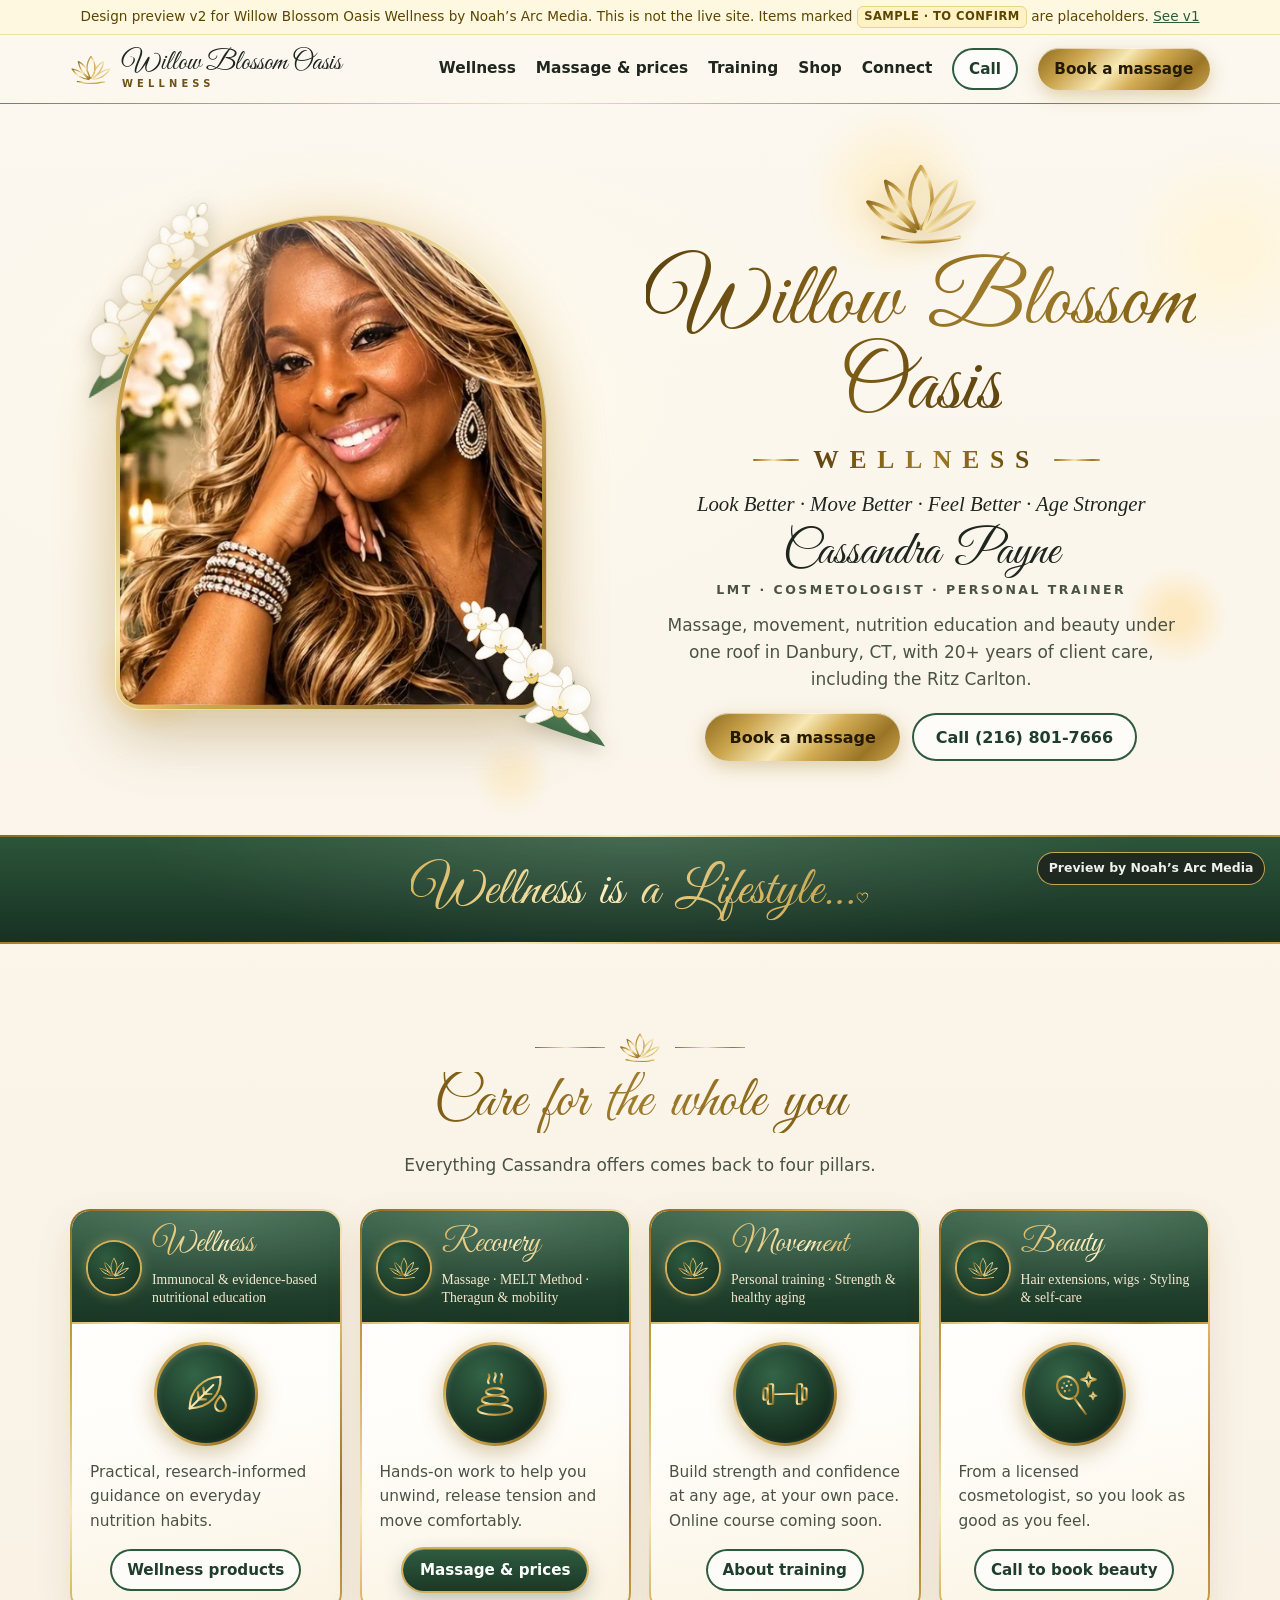
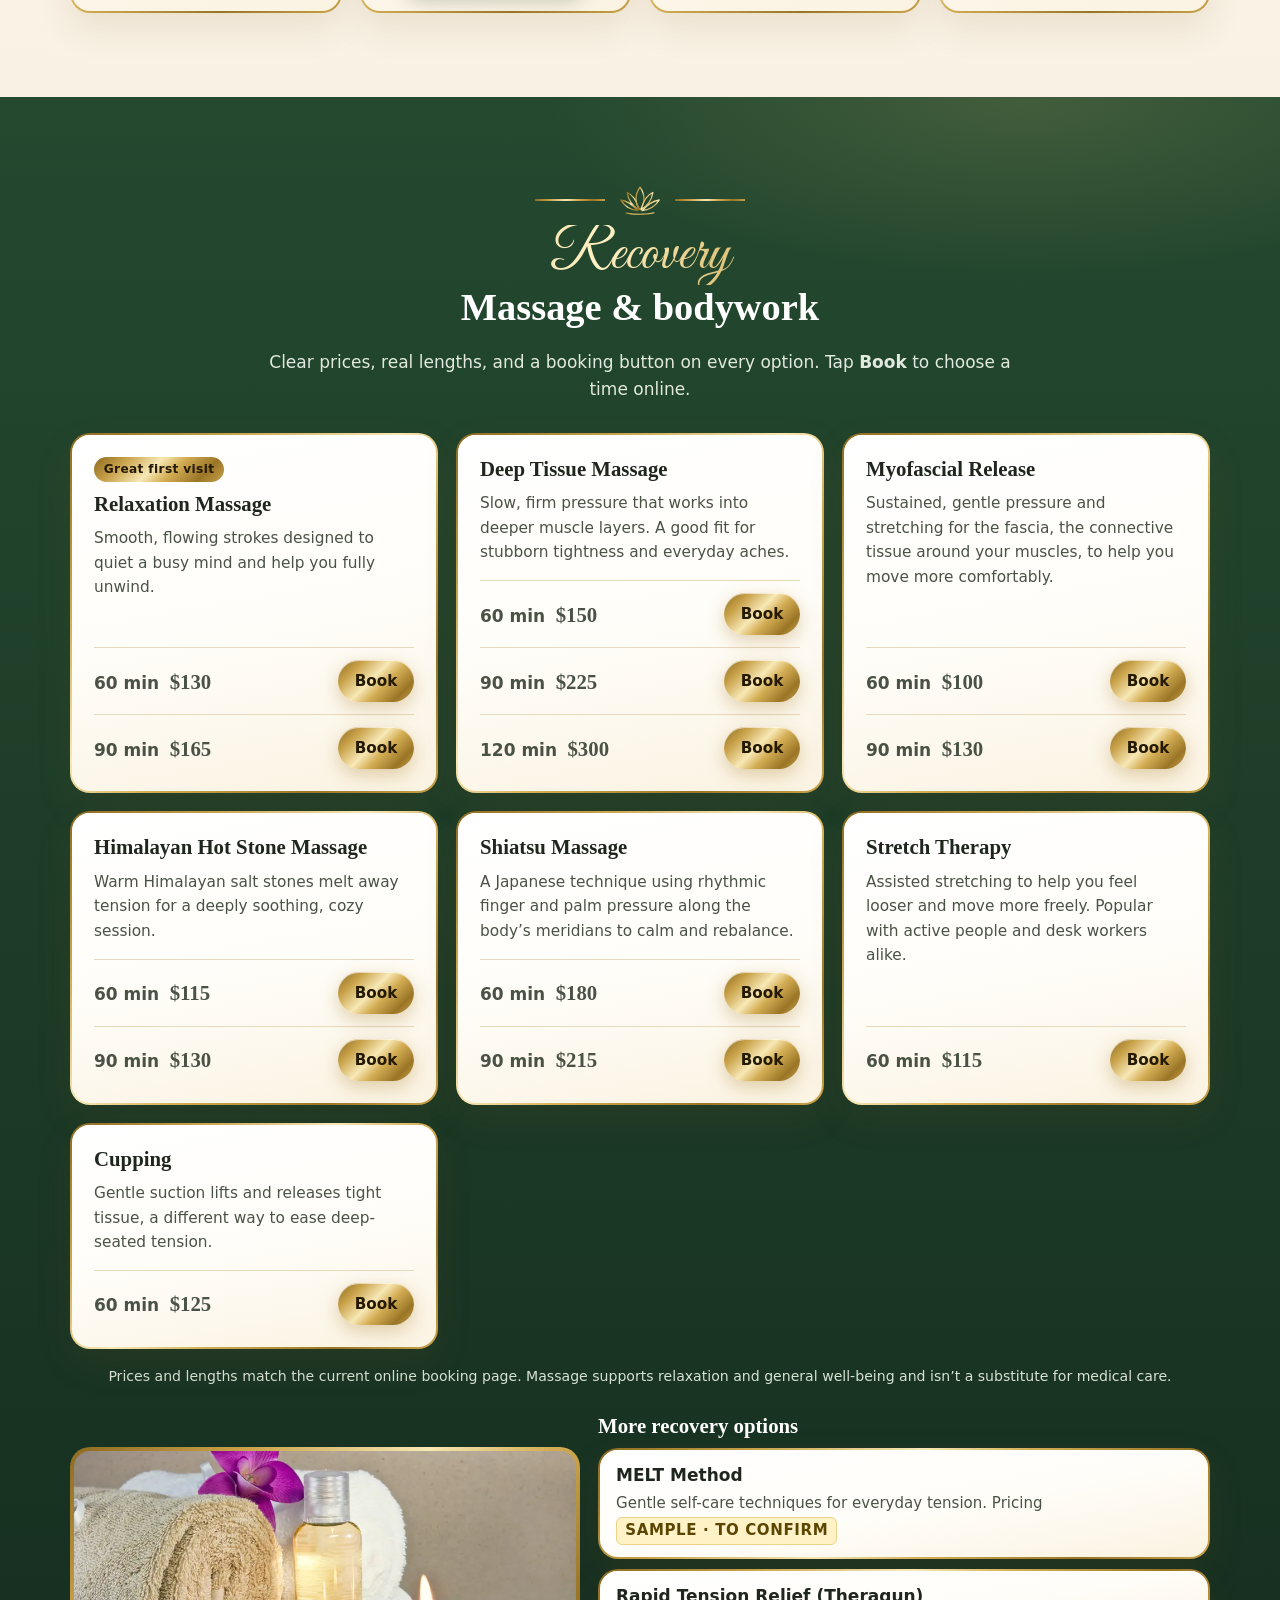
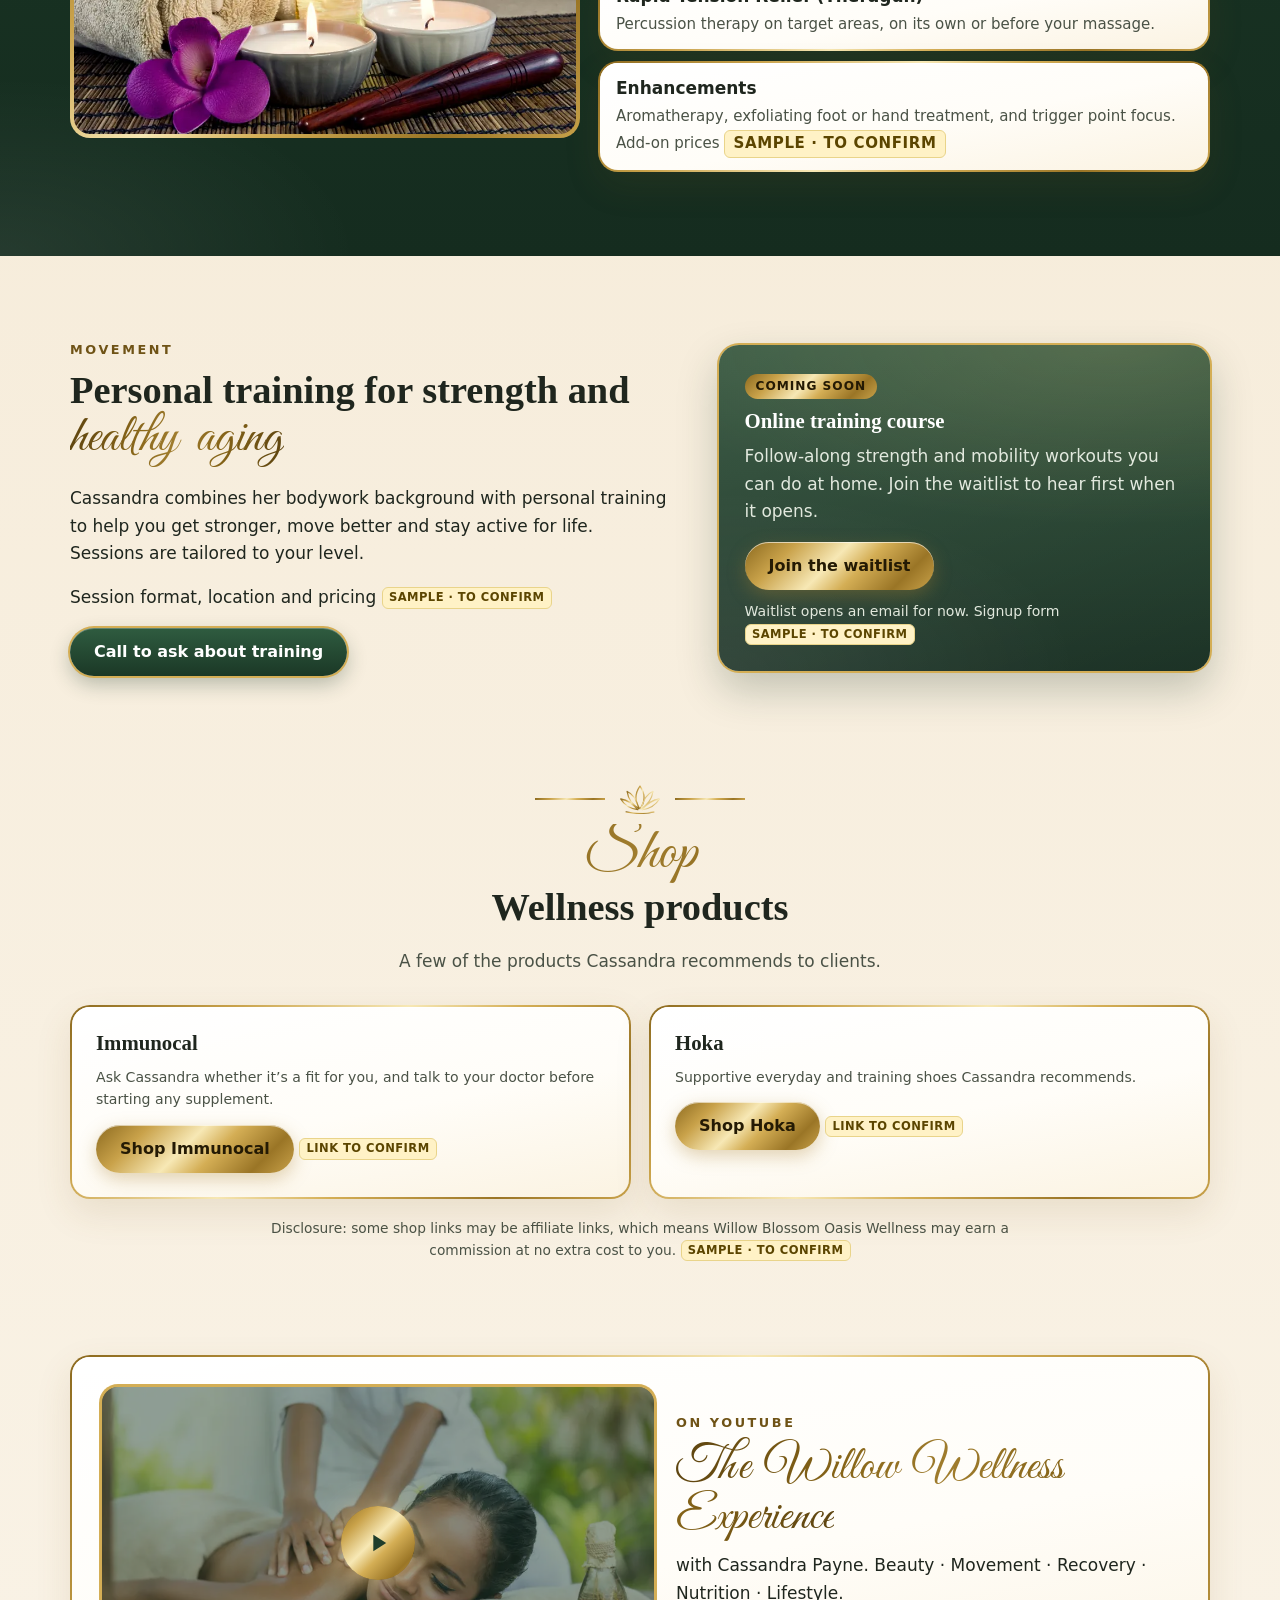
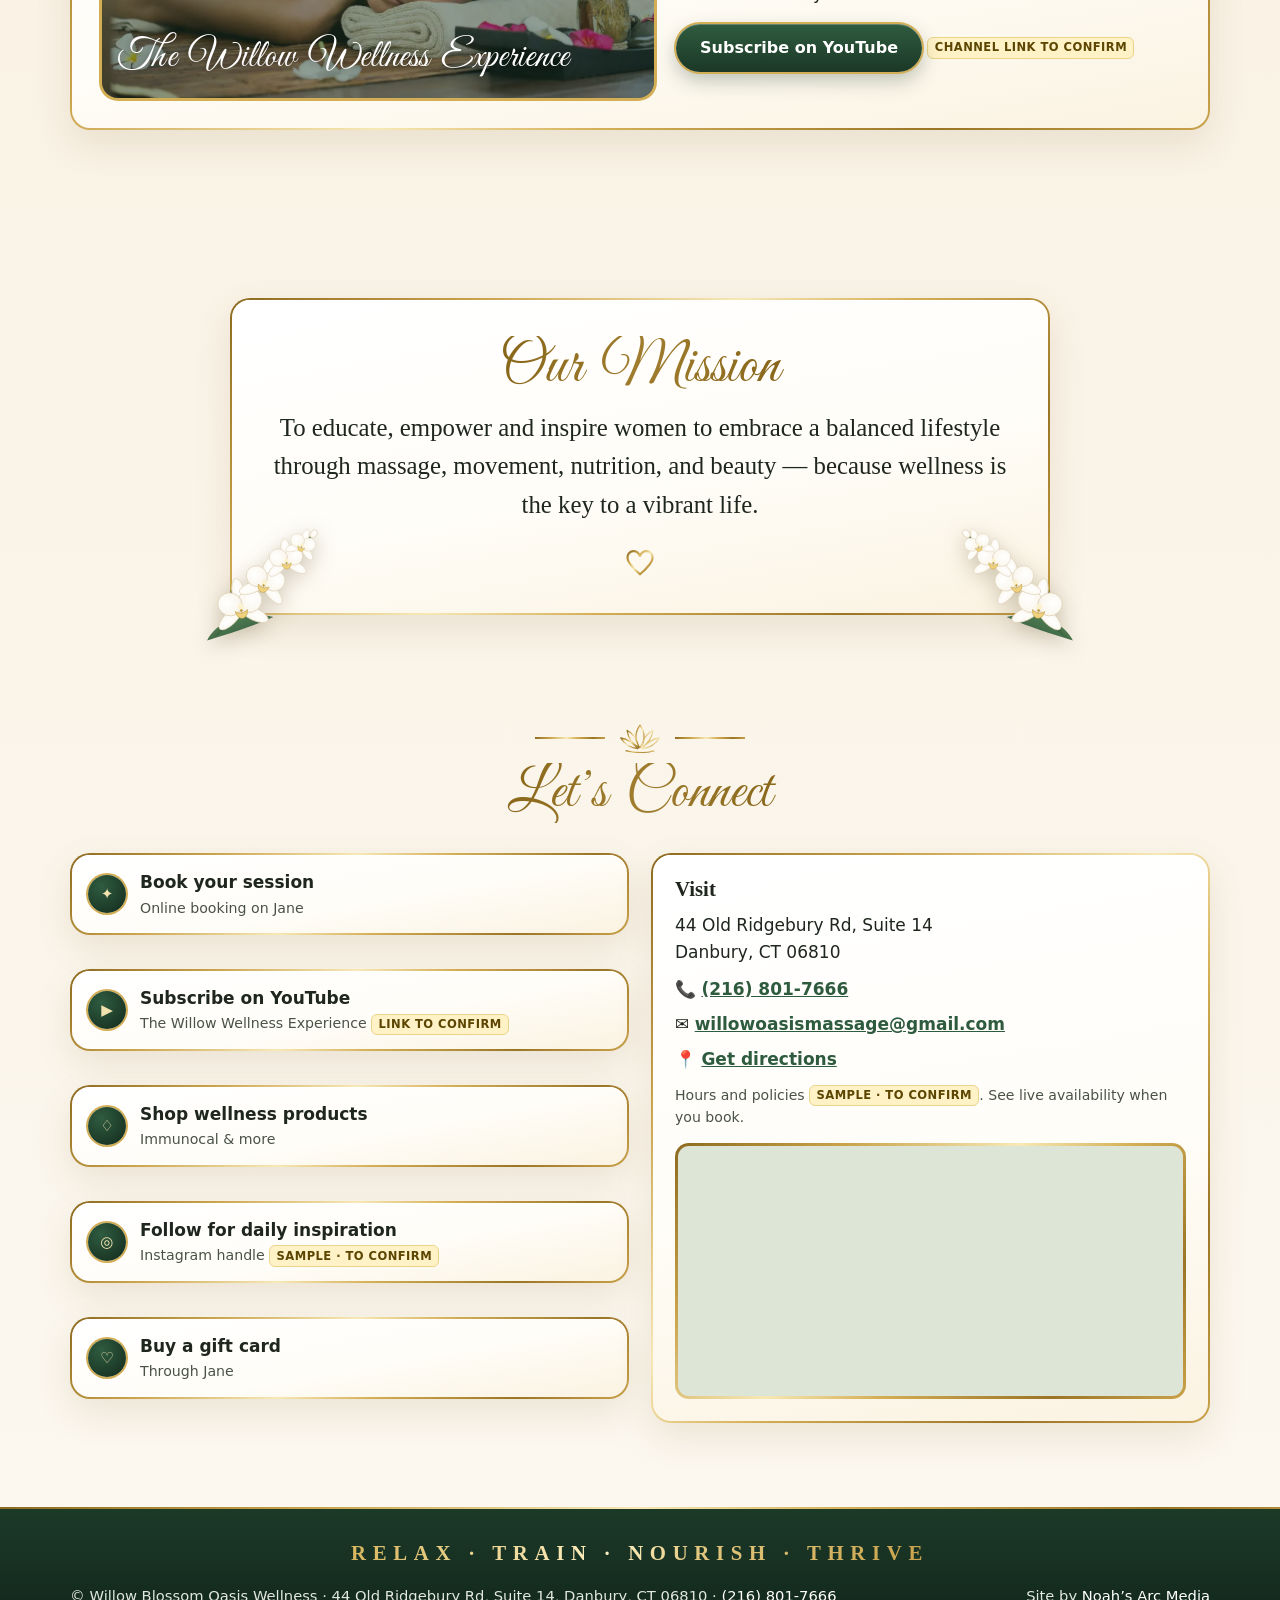
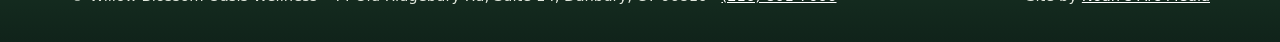
==== commit 18bd95aa: "v2: fix clipped pillar script titles; gold line icons replace pillar photos" ====
--- a/v2/index.html
+++ b/v2/index.html
@@ -10,7 +10,7 @@
 <link rel="icon" href="favicon.svg" type="image/svg+xml">
 <link rel="preload" href="greatvibes-latin.woff2" as="font" type="font/woff2" crossorigin>
 <link rel="preload" as="image" href="img/cassandra-glam-420.webp" imagesrcset="img/cassandra-glam-420.webp 420w, img/cassandra-glam.webp 632w" imagesizes="(min-width:900px) 440px, 90vw" fetchpriority="high">
-<link rel="stylesheet" href="style.css?v=4">
+<link rel="stylesheet" href="style.css?v=5">
 <script type="application/ld+json">
 {"@context":"https://schema.org","@type":"HealthAndBeautyBusiness","name":"Willow Blossom Oasis Wellness","slogan":"Look Better · Move Better · Feel Better · Age Stronger","telephone":"+1-216-801-7666","email":"willowoasismassage@gmail.com","priceRange":"$100–$300","address":{"@type":"PostalAddress","streetAddress":"44 Old Ridgebury Rd, Suite 14","addressLocality":"Danbury","addressRegion":"CT","postalCode":"06810","addressCountry":"US"},"founder":{"@type":"Person","name":"Cassandra Payne","jobTitle":"Licensed Massage Therapist, Cosmetologist, Personal Trainer"}}
 </script>
@@ -98,19 +98,19 @@
     </div>
     <div class="pillars">
       <article class="pillar card"><div class="band"><span class="badge"><svg aria-hidden="true"><use href="#lotus"/></svg></span><div><h3 class="gold-lt">Wellness</h3><span class="sub">Immunocal &amp; evidence-based nutritional education</span></div></div>
-        <div class="body"><div class="medal"><img src="img/fl-orchids.webp" width="180" height="250" loading="lazy" alt=""></div>
+        <div class="body"><div class="medal"><svg viewBox="0 0 64 64" role="img" aria-label="Leaf with a droplet icon"><g fill="none" stroke="url(#gg)" stroke-width="2.4" stroke-linecap="round" stroke-linejoin="round"><path d="M14 48C14 28 28 14 48 13C49 33 36 47 14 48Z"/><path d="M14 48L40 22"/><path d="M24 38l-1-8M30 32l-1-7M24 38l8 0M30 32l8 0"/><path d="M48 34c0 0-6 7-6 11a6 6 0 0 0 12 0c0-4-6-11-6-11Z"/></g></svg></div>
         <p>Practical, research-informed guidance on everyday nutrition habits.</p>
         <a class="btn btn-ghost btn-sm" href="#shop">Wellness products</a></div></article>
       <article class="pillar card"><div class="band"><span class="badge"><svg aria-hidden="true"><use href="#lotus"/></svg></span><div><h3 class="gold-lt">Recovery</h3><span class="sub">Massage · MELT Method · Theragun &amp; mobility</span></div></div>
-        <div class="body"><div class="medal"><img src="img/fl-lily.webp" width="177" height="133" loading="lazy" alt=""></div>
+        <div class="body"><div class="medal"><svg viewBox="0 0 64 64" role="img" aria-label="Stacked hot stones icon"><g fill="none" stroke="url(#gg)" stroke-width="2.4" stroke-linecap="round" stroke-linejoin="round"><ellipse cx="32" cy="49" rx="19" ry="6"/><ellipse cx="32" cy="38.5" rx="14.5" ry="5"/><ellipse cx="32" cy="29.5" rx="10" ry="4"/><path d="M25 20c-3-3 3-6 0-10M32 19c-3-3 3-6 0-10M39 20c-3-3 3-6 0-10"/></g></svg></div>
         <p>Hands-on work to help you unwind, release tension and move comfortably.</p>
         <a class="btn btn-em btn-sm" href="#massage">Massage &amp; prices</a></div></article>
       <article class="pillar card"><div class="band"><span class="badge"><svg aria-hidden="true"><use href="#lotus"/></svg></span><div><h3 class="gold-lt">Movement</h3><span class="sub">Personal training · Strength &amp; healthy aging</span></div></div>
-        <div class="body"><div class="medal"><svg viewBox="0 0 128 128" aria-hidden="true"><g transform="translate(64 70) rotate(-20)"><rect x="-34" y="-3" width="68" height="6" rx="3" fill="url(#gg)"/><rect x="-44" y="-16" width="12" height="32" rx="4" fill="url(#gg)"/><rect x="32" y="-16" width="12" height="32" rx="4" fill="url(#gg)"/><rect x="-52" y="-11" width="8" height="22" rx="3" fill="url(#gg)"/><rect x="44" y="-11" width="8" height="22" rx="3" fill="url(#gg)"/></g><use href="#ofl" transform="translate(88 34) scale(.9)"/></svg></div>
+        <div class="body"><div class="medal"><svg viewBox="0 0 64 64" role="img" aria-label="Dumbbell icon"><g fill="none" stroke="url(#gg)" stroke-width="2.4" stroke-linecap="round" stroke-linejoin="round"><rect x="19" y="30.8" width="26" height="2.4" rx="1.2" fill="url(#gg)" stroke="none"/><rect x="13" y="21" width="6" height="22" rx="2"/><rect x="45" y="21" width="6" height="22" rx="2"/><rect x="8" y="25.5" width="5" height="13" rx="2"/><rect x="51" y="25.5" width="5" height="13" rx="2"/></g></svg></div>
         <p>Build strength and confidence at any age, at your own pace. Online course coming soon.</p>
         <a class="btn btn-ghost btn-sm" href="#movement">About training</a></div></article>
       <article class="pillar card"><div class="band"><span class="badge"><svg aria-hidden="true"><use href="#lotus"/></svg></span><div><h3 class="gold-lt">Beauty</h3><span class="sub">Hair extensions, wigs · Styling &amp; self-care</span></div></div>
-        <div class="body"><div class="medal"><img src="img/fl-roses.webp" width="100" height="150" loading="lazy" alt=""></div>
+        <div class="body"><div class="medal"><svg viewBox="0 0 64 64" role="img" aria-label="Hairbrush with sparkle icon"><g fill="none" stroke="url(#gg)" stroke-width="2.4" stroke-linecap="round" stroke-linejoin="round"><ellipse cx="25" cy="25" rx="11" ry="13" transform="rotate(-35 25 25)"/><path d="M31.5 35.5L45 54"/><g stroke-width="2.6"><path d="M21 20h.01M26 18h.01M19 25h.01M24 23h.01M29 22h.01M22 29h.01M27 28h.01"/></g><path d="M48 8l2 6 6 2-6 2-2 6-2-6-6-2 6-2Z"/><path d="M53 30l1 3 3 1-3 1-1 3-1-3-3-1 3-1Z" stroke-width="1.8"/></g></svg></div>
         <p>From a licensed cosmetologist, so you look as good as you feel.</p>
         <a class="btn btn-ghost btn-sm" href="tel:+12168017666">Call to book beauty</a></div></article>
     </div>
--- a/v2/style.css
+++ b/v2/style.css
@@ -91,11 +91,12 @@
 .pillar .band{position:relative;background:radial-gradient(260px 90px at 50% 0,rgba(255,255,255,.18),transparent),linear-gradient(180deg,#2F5C40,#1A3625);padding:16px 16px 14px;display:flex;align-items:center;gap:12px;border-bottom:2px solid transparent;border-image:var(--metal) 1}
 .badge{width:52px;height:52px;border-radius:50%;flex:none;display:grid;place-items:center;background:radial-gradient(circle at 35% 30%,#2F5C40,#132A1C);box-shadow:0 0 0 2px #D4AE55,0 0 14px rgba(226,199,127,.45)}
 .badge svg{width:32px;height:24px}
-.pillar h3{font-family:var(--script);font-weight:400;font-size:2.4rem;line-height:1;margin:0}
+.pillar h3{font-family:var(--script);font-weight:400;font-size:clamp(2.1rem,6.5vw,2.5rem);line-height:1.35;margin:-.18em 0 -.12em -.12em;padding:.06em .3em .12em .14em;white-space:nowrap;overflow:visible}
+@media(min-width:1060px){.pillar h3{font-size:clamp(2rem,2.5vw,2.4rem)}}
 .pillar .sub{display:block;font:500 .86rem/1.35 var(--serif);color:#F2E8CF;margin-top:4px}
 .pillar .body{padding:16px 18px 20px;display:flex;flex-direction:column;flex:1;position:relative}
-.medal{width:128px;height:128px;border-radius:50%;margin:-2px auto 12px;padding:3px;background:var(--metal);box-shadow:0 8px 22px rgba(120,90,30,.25)}
-.medal img,.medal svg{width:100%;height:100%;border-radius:50%;object-fit:cover;background:radial-gradient(circle at 40% 35%,#FFFDF6,#EFE3C8)}
+.medal{width:104px;height:104px;border-radius:50%;margin:2px auto 14px;padding:3px;background:var(--metal);box-shadow:0 8px 22px rgba(120,90,30,.25),0 0 22px rgba(226,199,127,.35)}
+.medal svg{width:100%;height:100%;border-radius:50%;display:block;padding:20px;background:radial-gradient(circle at 38% 30%,#336447,#132A1C 75%);box-shadow:inset 0 2px 6px rgba(255,255,255,.18)}
 .pillar p{color:var(--muted);font-size:.96rem}
 .pillar .btn{margin-top:auto;align-self:center}
 /* services */
